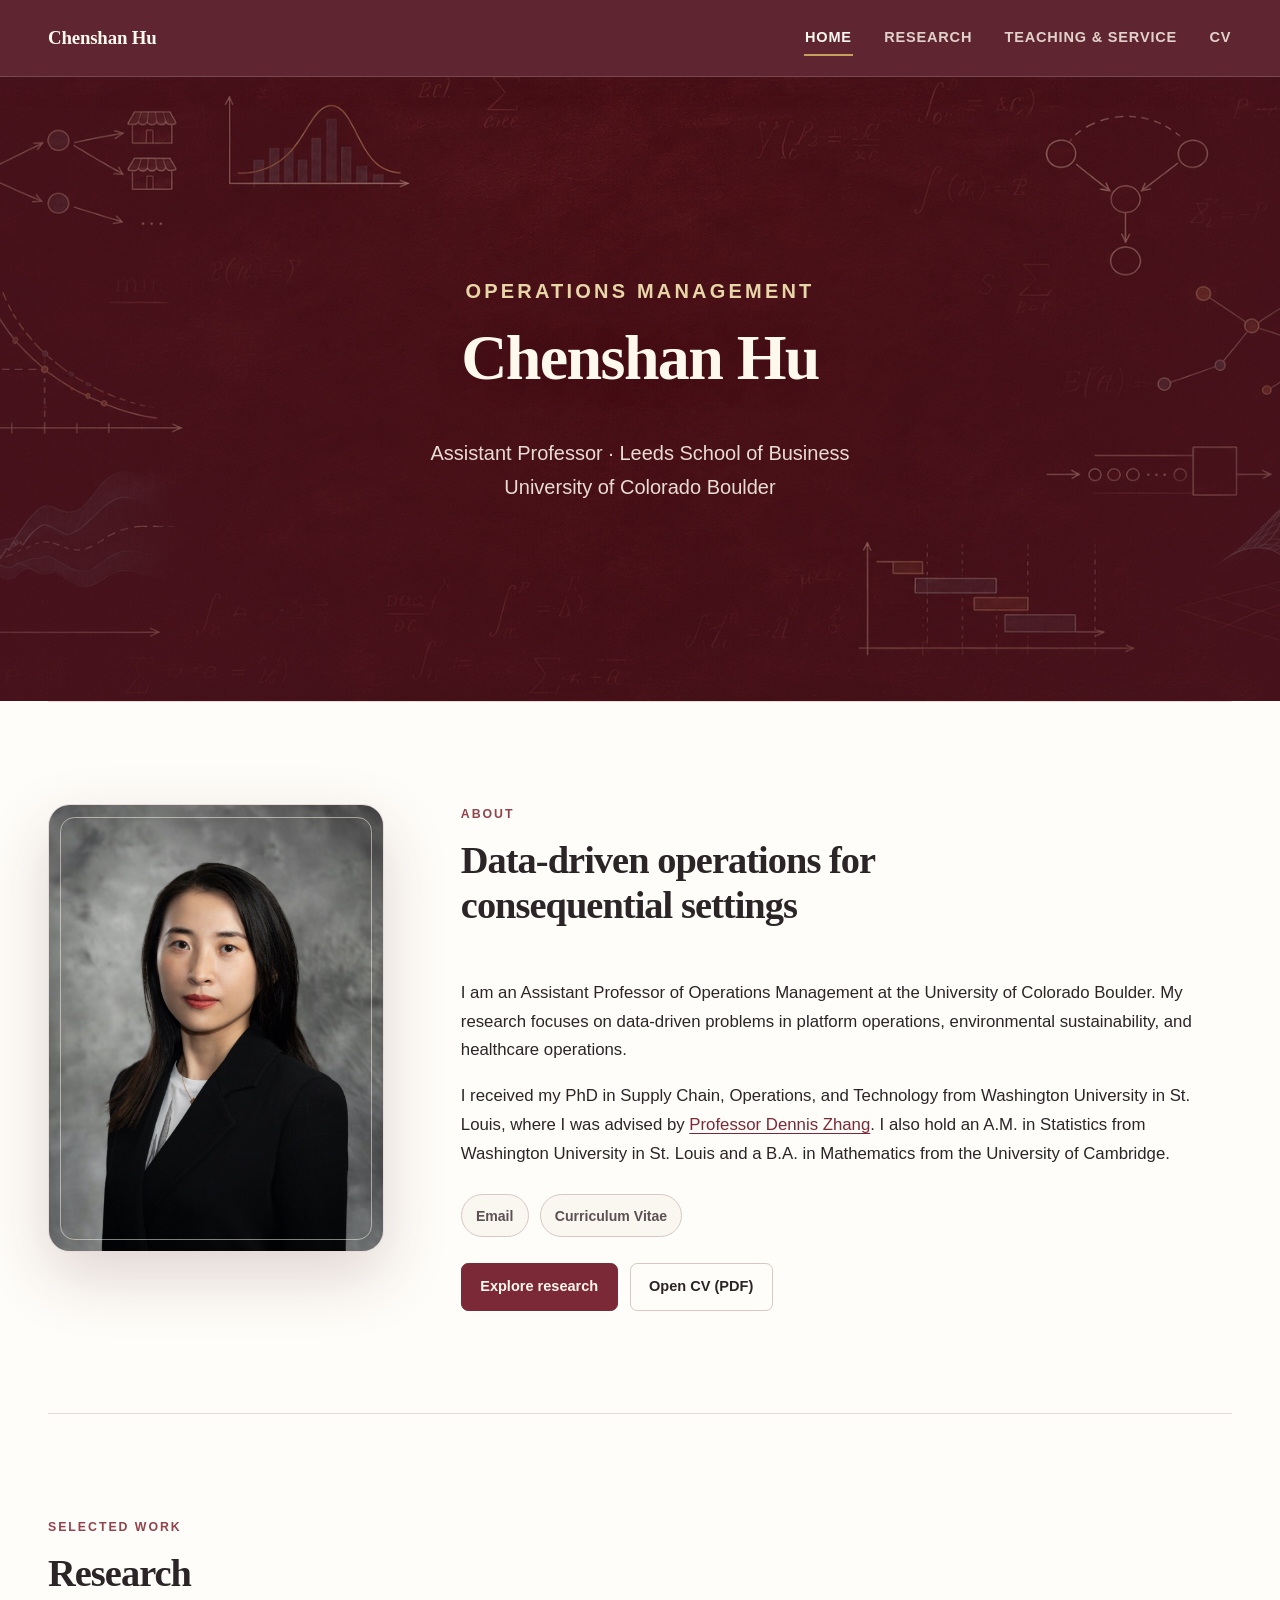
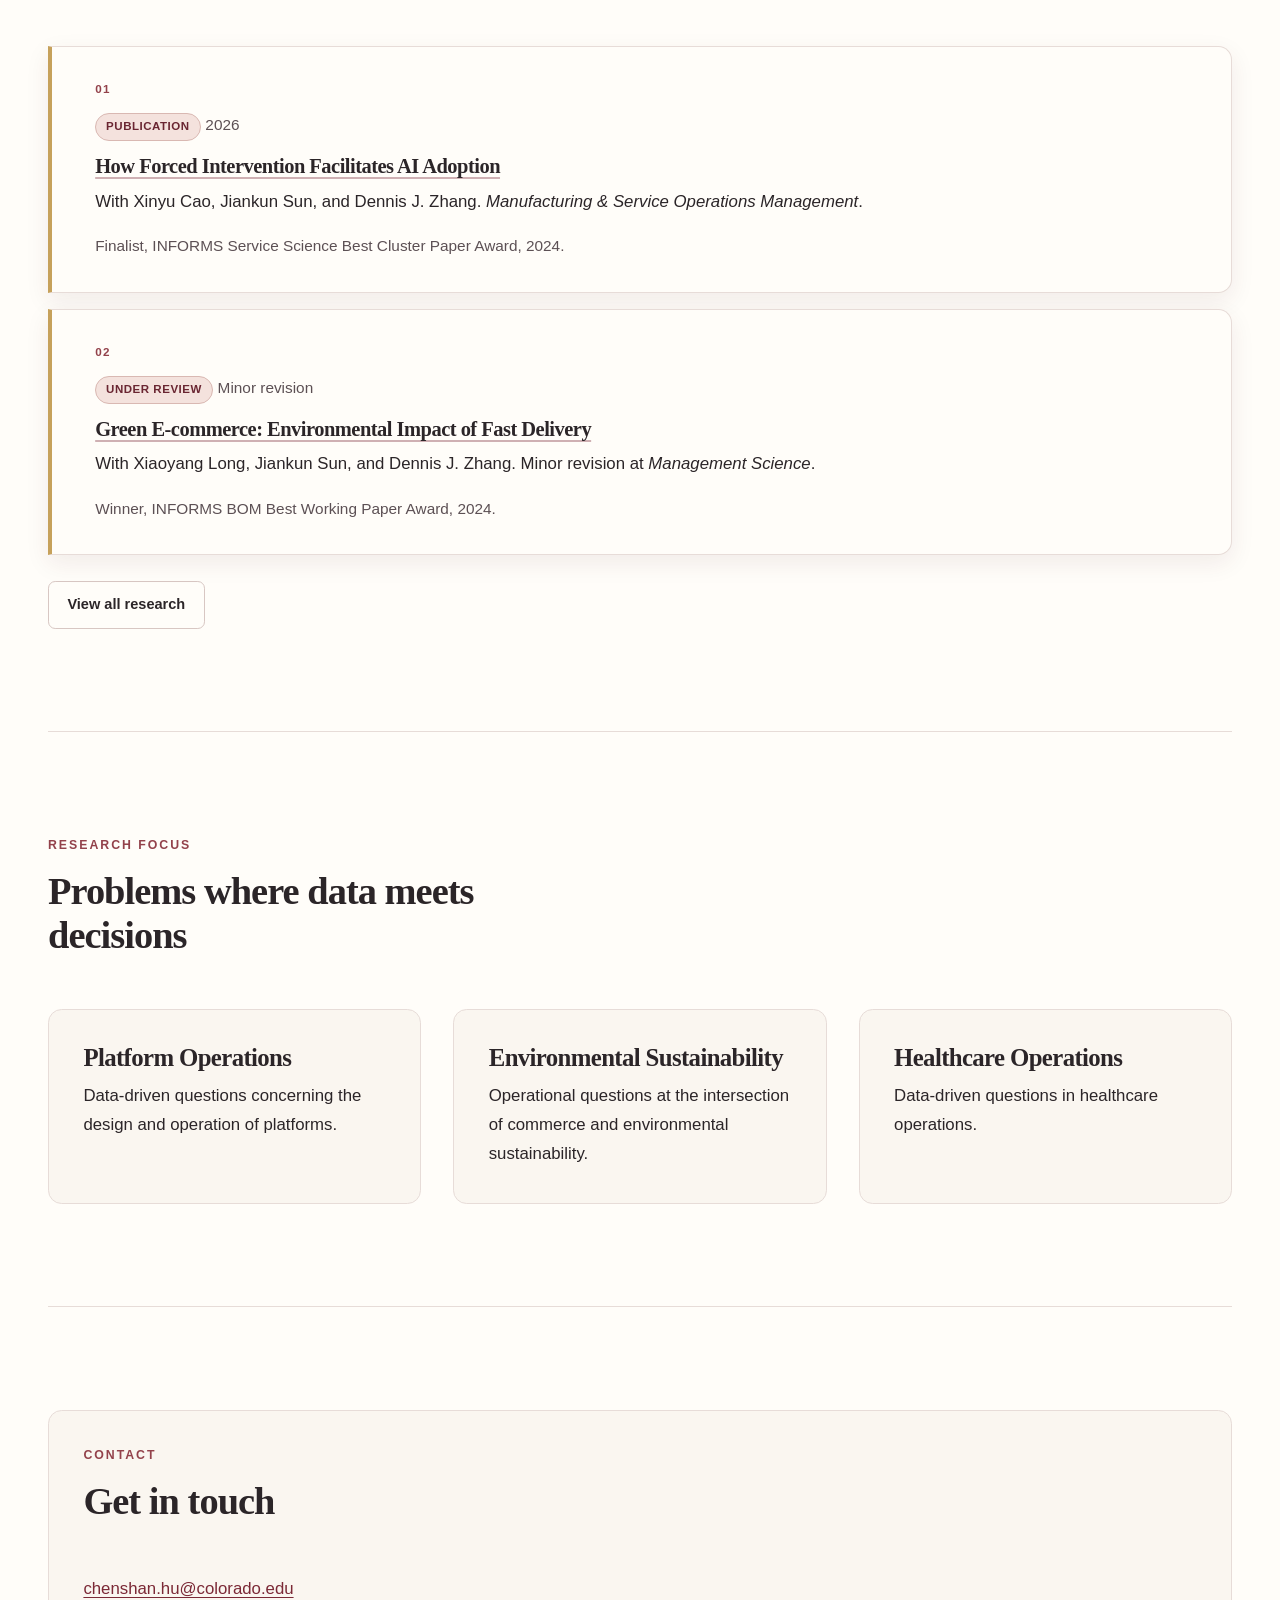
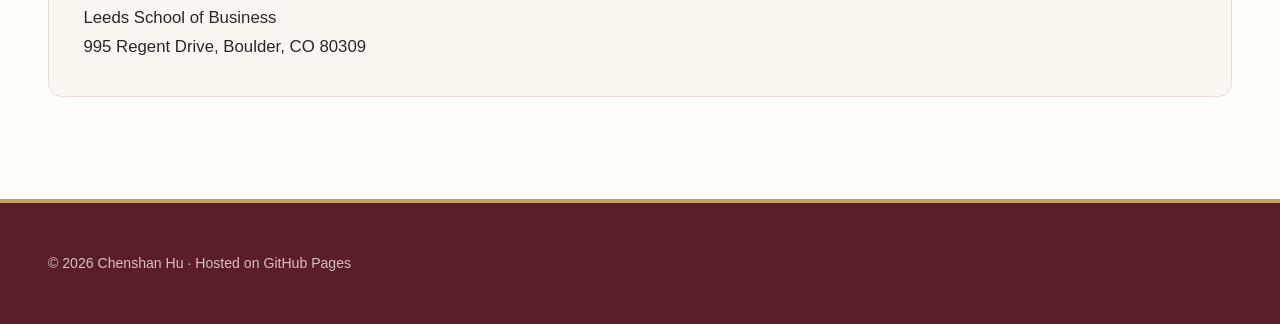
==== index.html @ dd90a2c3 "Simplify homepage research tagline" ====
<!doctype html>
<html lang="en">
  <head>
    <meta charset="utf-8">
    <meta name="viewport" content="width=device-width, initial-scale=1">
    <title>Chenshan Hu | Operations Management</title>
    <meta name="description" content="Chenshan Hu is an Assistant Professor of Operations Management at the University of Colorado Boulder, studying data-driven problems in platform operations, environmental sustainability, and healthcare operations.">
    <meta name="theme-color" content="#5a1e2a">
    <link rel="canonical" href="https://huchenshan2020-glitch.github.io/">
    <link rel="preload" as="image" href="/assets/images/research-hero-burgundy.jpg">
    <link rel="icon" href="/assets/images/favicon.svg" type="image/svg+xml">
    <link rel="stylesheet" href="/assets/css/styles.css">
    <meta property="og:type" content="website">
    <meta property="og:title" content="Chenshan Hu | Operations Management">
    <meta property="og:description" content="Research in platform operations, environmental sustainability, and healthcare operations.">
    <meta property="og:url" content="https://huchenshan2020-glitch.github.io/">
    <meta property="og:image" content="https://huchenshan2020-glitch.github.io/assets/images/research-hero-burgundy.jpg">
    <meta property="og:image:alt" content="Abstract burgundy diagrams representing operations and data science research">
    <meta name="twitter:card" content="summary_large_image">
    <script type="application/ld+json">
      {
        "@context": "https://schema.org",
        "@type": "Person",
        "name": "Chenshan Hu",
        "url": "https://huchenshan2020-glitch.github.io/",
        "jobTitle": "Assistant Professor of Operations Management",
        "affiliation": {
          "@type": "CollegeOrUniversity",
          "name": "University of Colorado Boulder"
        },
        "email": "mailto:chenshan.hu@colorado.edu"
      }
    </script>
  </head>
  <body>
    <a class="skip-link" href="#main-content">Skip to main content</a>
    <header class="site-header">
      <div class="nav-wrap">
        <a class="brand" href="/" aria-label="Chenshan Hu, home">Chenshan Hu</a>
        <button class="nav-toggle" type="button" aria-expanded="false" aria-controls="site-navigation">
          <span class="sr-only">Toggle navigation</span>
          <span aria-hidden="true"></span><span aria-hidden="true"></span><span aria-hidden="true"></span>
        </button>
        <nav class="site-nav" id="site-navigation" aria-label="Primary navigation">
          <a href="/" aria-current="page">Home</a>
          <a href="/research.html">Research</a>
          <a href="/teaching-service.html">Teaching &amp; Service</a>
          <a href="/cv.html">CV</a>
        </nav>
      </div>
    </header>

    <main id="main-content">
      <section class="hero" aria-labelledby="hero-title">
        <div class="hero-overlay"></div>
        <div class="hero-inner">
          <p class="eyebrow">Operations Management</p>
          <h1 id="hero-title">Chenshan Hu</h1>
          <p class="hero-meta">Assistant Professor · Leeds School of Business<br>University of Colorado Boulder</p>
        </div>
      </section>

      <div class="page-shell">
        <section class="section profile-grid" aria-labelledby="about-heading">
          <div class="profile-photo-frame">
            <img src="/assets/images/profile.jpg" alt="Portrait of Chenshan Hu" width="720" height="1080">
          </div>
          <div class="profile-copy">
            <p class="section-kicker">About</p>
            <h2 class="section-heading" id="about-heading">Data-driven operations for consequential settings</h2>
            <p>I am an Assistant Professor of Operations Management at the University of Colorado Boulder. My research focuses on data-driven problems in platform operations, environmental sustainability, and healthcare operations.</p>
            <p>I received my PhD in Supply Chain, Operations, and Technology from Washington University in St. Louis, where I was advised by <a href="https://denniszhang.org/">Professor Dennis Zhang</a>. I also hold an A.M. in Statistics from Washington University in St. Louis and a B.A. in Mathematics from the University of Cambridge.</p>
            <div class="social-links" aria-label="Contact links">
              <a href="mailto:chenshan.hu@colorado.edu">Email</a>
              <a href="/cv.html">Curriculum Vitae</a>
            </div>
            <div class="button-row">
              <a class="button" href="/research.html">Explore research</a>
              <a class="button button-secondary" href="/files/chenshan-hu-cv.pdf">Open CV (PDF)</a>
            </div>
          </div>
        </section>

        <section class="section" aria-labelledby="selected-research-heading">
          <p class="section-kicker">Selected work</p>
          <h2 class="section-heading" id="selected-research-heading">Research</h2>
          <ol class="paper-list">
            <li class="paper-item">
              <div class="paper-meta"><span class="status-pill">Publication</span><span>2026</span></div>
              <h3 class="paper-title"><a href="https://papers.ssrn.com/sol3/papers.cfm?abstract_id=3640862">How Forced Intervention Facilitates AI Adoption</a></h3>
              <p>With Xinyu Cao, Jiankun Sun, and Dennis J. Zhang. <em>Manufacturing &amp; Service Operations Management</em>.</p>
              <p class="paper-meta">Finalist, INFORMS Service Science Best Cluster Paper Award, 2024.</p>
            </li>
            <li class="paper-item">
              <div class="paper-meta"><span class="status-pill">Under review</span><span>Minor revision</span></div>
              <h3 class="paper-title"><a href="https://papers.ssrn.com/sol3/papers.cfm?abstract_id=4762848">Green E-commerce: Environmental Impact of Fast Delivery</a></h3>
              <p>With Xiaoyang Long, Jiankun Sun, and Dennis J. Zhang. Minor revision at <em>Management Science</em>.</p>
              <p class="paper-meta">Winner, INFORMS BOM Best Working Paper Award, 2024.</p>
            </li>
          </ol>
          <div class="button-row">
            <a class="button button-secondary" href="/research.html">View all research</a>
          </div>
        </section>

        <section class="section" aria-labelledby="focus-heading">
          <p class="section-kicker">Research focus</p>
          <h2 class="section-heading" id="focus-heading">Problems where data meets decisions</h2>
          <div class="two-column">
            <article class="info-card">
              <h3>Platform Operations</h3>
              <p>Data-driven questions concerning the design and operation of platforms.</p>
            </article>
            <article class="info-card">
              <h3>Environmental Sustainability</h3>
              <p>Operational questions at the intersection of commerce and environmental sustainability.</p>
            </article>
            <article class="info-card">
              <h3>Healthcare Operations</h3>
              <p>Data-driven questions in healthcare operations.</p>
            </article>
          </div>
        </section>

        <section class="section" aria-labelledby="contact-heading">
          <div class="info-card">
            <p class="section-kicker">Contact</p>
            <h2 class="section-heading" id="contact-heading">Get in touch</h2>
            <p><a href="mailto:chenshan.hu@colorado.edu">chenshan.hu@colorado.edu</a><br>Leeds School of Business<br>995 Regent Drive, Boulder, CO 80309</p>
          </div>
        </section>
      </div>
    </main>

    <footer class="site-footer">
      <div class="page-shell"><p>&copy; 2026 Chenshan Hu · Hosted on GitHub Pages</p></div>
    </footer>
    <script src="/assets/js/main.js" defer></script>
  </body>
</html>
---- assets/css/styles.css ----
:root {
  --ink: #2b2528;
  --ink-soft: #5c5054;
  --muted: #6f6267;
  --paper: #fffdf9;
  --paper-warm: #faf6f0;
  --line: #e7dcd8;
  --line-strong: #d8c7c3;
  --charcoal: #5a1e2a;
  --charcoal-soft: #722b38;
  --gold: #c6a15b;
  --gold-light: #e8d6a8;
  --rust: #93424b;
  --link: #7b2936;
  --link-hover: #5a1e2a;
  --shadow-sm: 0 8px 24px rgba(77, 25, 35, 0.08);
  --shadow-lg: 0 24px 64px rgba(77, 25, 35, 0.18);
  --radius-sm: 0.45rem;
  --radius-md: 0.85rem;
  --radius-lg: 1.35rem;
  --content-width: 74rem;
  --font-sans: ui-sans-serif, -apple-system, BlinkMacSystemFont, "Segoe UI", Helvetica, Arial, sans-serif;
  --font-display: Georgia, "Times New Roman", serif;
}

*,
*::before,
*::after {
  box-sizing: border-box;
}

html {
  color-scheme: light;
  scroll-behavior: smooth;
  scroll-padding-top: 5.25rem;
  text-size-adjust: 100%;
}

body {
  min-width: 20rem;
  margin: 0;
  color: var(--ink);
  background: var(--paper);
  font-family: var(--font-sans);
  font-size: 1.05rem;
  line-height: 1.72;
  -webkit-font-smoothing: antialiased;
  text-rendering: optimizeLegibility;
}

img,
svg {
  display: block;
  max-width: 100%;
}

img {
  height: auto;
}

iframe {
  max-width: 100%;
  border: 0;
}

a {
  color: var(--link);
  text-decoration-thickness: 0.08em;
  text-underline-offset: 0.18em;
  transition: color 160ms ease, text-decoration-color 160ms ease;
}

a:hover {
  color: var(--link-hover);
}

:focus-visible {
  outline: 3px solid var(--gold);
  outline-offset: 4px;
  border-radius: 0.15rem;
}

::selection {
  color: var(--charcoal);
  background: var(--gold-light);
}

h1,
h2,
h3,
h4 {
  margin: 0 0 0.7em;
  color: var(--ink);
  font-family: var(--font-display);
  font-weight: 700;
  line-height: 1.16;
  letter-spacing: -0.025em;
}

h1 {
  font-size: clamp(2.45rem, 5vw, 4.85rem);
}

h2 {
  font-size: clamp(1.85rem, 3vw, 2.65rem);
}

h3 {
  font-size: clamp(1.25rem, 2vw, 1.55rem);
}

p,
ul,
ol {
  margin-top: 0;
}

p:last-child,
ul:last-child,
ol:last-child {
  margin-bottom: 0;
}

.skip-link {
  position: fixed;
  z-index: 1000;
  top: 0.75rem;
  left: 0.75rem;
  padding: 0.7rem 1rem;
  color: var(--charcoal);
  background: var(--gold-light);
  border-radius: var(--radius-sm);
  font-weight: 750;
  transform: translateY(-180%);
  transition: transform 160ms ease;
}

.skip-link:focus {
  transform: translateY(0);
}

.site-header {
  position: sticky;
  z-index: 100;
  top: 0;
  color: #fff8ed;
  background: rgba(90, 30, 42, 0.97);
  border-bottom: 1px solid rgba(255, 248, 237, 0.16);
  box-shadow: 0 6px 22px rgba(77, 25, 35, 0.22);
  backdrop-filter: blur(14px);
  -webkit-backdrop-filter: blur(14px);
}

.nav-wrap {
  display: flex;
  align-items: center;
  justify-content: space-between;
  width: min(calc(100% - 3rem), var(--content-width));
  min-height: 4.75rem;
  margin: 0 auto;
  gap: 2rem;
}

.brand {
  color: #fff8ed;
  font-family: var(--font-display);
  font-size: 1.18rem;
  font-weight: 700;
  letter-spacing: -0.01em;
  text-decoration: none;
  white-space: nowrap;
}

.brand:hover {
  color: var(--gold-light);
}

.site-nav {
  display: flex;
  align-items: center;
  gap: clamp(1rem, 2.4vw, 2rem);
}

.site-nav a {
  position: relative;
  padding: 0.65rem 0.05rem;
  color: rgba(255, 248, 237, 0.82);
  font-size: 0.91rem;
  font-weight: 700;
  letter-spacing: 0.055em;
  text-decoration: none;
  text-transform: uppercase;
}

.site-nav a::after {
  position: absolute;
  right: 0;
  bottom: 0.28rem;
  left: 0;
  height: 2px;
  background: var(--gold);
  content: "";
  transform: scaleX(0);
  transform-origin: right;
  transition: transform 180ms ease;
}

.site-nav a:hover,
.site-nav a[aria-current="page"] {
  color: #fff8ed;
}

.site-nav a:hover::after,
.site-nav a[aria-current="page"]::after {
  transform: scaleX(1);
  transform-origin: left;
}

.nav-toggle {
  display: none;
  width: 2.85rem;
  height: 2.85rem;
  padding: 0.65rem;
  color: #fff8ed;
  background: transparent;
  border: 1px solid rgba(255, 248, 237, 0.32);
  border-radius: var(--radius-sm);
  cursor: pointer;
}

.nav-toggle:hover {
  background: rgba(255, 248, 237, 0.1);
  border-color: rgba(255, 248, 237, 0.62);
}

.nav-toggle > span:not(.sr-only) {
  display: block;
  width: 100%;
  height: 2px;
  margin: 4px 0;
  background: currentColor;
  border-radius: 999px;
}

.sr-only {
  position: absolute !important;
  width: 1px !important;
  height: 1px !important;
  padding: 0 !important;
  margin: -1px !important;
  overflow: hidden !important;
  clip: rect(0, 0, 0, 0) !important;
  white-space: nowrap !important;
  border: 0 !important;
}

.hero,
.page-hero {
  position: relative;
  isolation: isolate;
  overflow: hidden;
  color: #fff8ed;
  background-color: var(--charcoal);
  background-image: linear-gradient(90deg, rgba(74, 20, 31, 0.18), rgba(74, 20, 31, 0.08)), url("../images/research-hero-burgundy.jpg");
  background-position: center;
  background-size: cover;
}

.hero {
  min-height: clamp(29rem, 58vw, 39rem);
}

.hero::before,
.page-hero::before,
.hero-overlay {
  position: absolute;
  z-index: -1;
  inset: 0;
}

.hero::before,
.page-hero::before {
  background:
    linear-gradient(180deg, rgba(74, 20, 31, 0.06), rgba(74, 20, 31, 0.34)),
    radial-gradient(circle at 50% 45%, rgba(74, 20, 31, 0.06) 0, rgba(74, 20, 31, 0.46) 92%);
  content: "";
}

.hero-overlay {
  background: linear-gradient(90deg, rgba(74, 20, 31, 0.34), rgba(74, 20, 31, 0.08), rgba(74, 20, 31, 0.34));
}

.hero-inner {
  position: relative;
  z-index: 1;
  display: flex;
  min-height: inherit;
  width: min(calc(100% - 3rem), var(--content-width));
  margin: 0 auto;
  padding: clamp(5rem, 11vw, 8.5rem) 0;
  align-items: center;
  flex-direction: column;
  justify-content: center;
  text-align: center;
}

.hero h1,
.page-hero h1 {
  max-width: 16ch;
  margin-bottom: 0.35em;
  color: #fff8ed;
  text-shadow: 0 3px 28px rgba(58, 12, 22, 0.45);
}

.hero p,
.page-hero p {
  max-width: 51rem;
  color: rgba(255, 248, 237, 0.88);
  font-size: clamp(1.05rem, 2vw, 1.25rem);
}

.eyebrow,
.section-kicker {
  margin-bottom: 0.8rem;
  color: var(--rust);
  font-size: 0.77rem;
  font-weight: 800;
  letter-spacing: 0.16em;
  text-transform: uppercase;
}

.hero .eyebrow,
.page-hero .eyebrow {
  color: var(--gold-light);
}

.hero-meta {
  display: flex;
  flex-wrap: wrap;
  justify-content: center;
  margin-top: 1.15rem;
  color: rgba(255, 248, 237, 0.84);
  font-size: 0.98rem;
  gap: 0.5rem 1.75rem;
}

.hero-meta > * {
  position: relative;
}

.hero-meta > * + *::before {
  position: absolute;
  top: 50%;
  left: -1rem;
  width: 4px;
  height: 4px;
  background: var(--gold);
  border-radius: 50%;
  content: "";
  transform: translateY(-50%);
}

.page-hero {
  min-height: clamp(15rem, 32vw, 22rem);
}

.page-hero > .page-shell {
  position: relative;
  z-index: 1;
  display: flex;
  min-height: inherit;
  padding: clamp(4rem, 8vw, 6rem) 0 clamp(3rem, 6vw, 4.5rem);
  flex-direction: column;
  justify-content: flex-end;
}

.page-hero .hero-inner {
  align-items: flex-start;
  justify-content: flex-end;
  padding: clamp(4rem, 8vw, 6rem) 0 clamp(3rem, 6vw, 4.5rem);
  text-align: left;
}

.page-hero h1,
.page-hero p {
  max-width: 48rem;
}

.page-shell {
  width: min(calc(100% - 3rem), var(--content-width));
  margin: 0 auto;
}

.profile-grid {
  display: grid;
  padding: clamp(4.5rem, 8vw, 7rem) 0;
  align-items: start;
  gap: clamp(2.5rem, 6vw, 5.5rem);
  grid-template-columns: minmax(15rem, 21rem) minmax(0, 1fr);
}

.profile-photo-frame {
  position: relative;
  overflow: hidden;
  background: var(--paper-warm);
  border: 1px solid var(--line);
  border-radius: var(--radius-lg);
  box-shadow: var(--shadow-lg);
}

.profile-photo-frame::after {
  position: absolute;
  inset: 0.7rem;
  border: 1px solid rgba(255, 248, 237, 0.5);
  border-radius: calc(var(--radius-lg) - 0.45rem);
  content: "";
  pointer-events: none;
}

.profile-photo-frame img {
  width: 100%;
  aspect-ratio: 3 / 4;
  object-fit: cover;
  object-position: center 20%;
}

.profile-copy {
  max-width: 49rem;
}

.profile-copy .lead,
.lead {
  color: var(--ink-soft);
  font-family: var(--font-display);
  font-size: clamp(1.22rem, 2vw, 1.48rem);
  line-height: 1.55;
}

.social-links {
  display: flex;
  flex-wrap: wrap;
  margin-top: 1.6rem;
  gap: 0.7rem;
}

.social-links a {
  display: inline-flex;
  min-height: 2.6rem;
  padding: 0.52rem 0.88rem;
  align-items: center;
  color: var(--ink-soft);
  background: var(--paper-warm);
  border: 1px solid var(--line-strong);
  border-radius: 999px;
  font-size: 0.88rem;
  font-weight: 750;
  text-decoration: none;
}

.social-links a:hover {
  color: #fff8ed;
  background: var(--link);
  border-color: var(--link);
}

.section {
  padding: clamp(4.5rem, 8vw, 7rem) 0;
  border-top: 1px solid var(--line);
}

.section:nth-of-type(even) {
  position: relative;
}

.section-heading {
  display: grid;
  margin-bottom: clamp(2rem, 4vw, 3.2rem);
  align-items: end;
  gap: 1rem 3rem;
  grid-template-columns: minmax(14rem, 0.72fr) minmax(18rem, 1.28fr);
}

h2.section-heading {
  display: block;
  max-width: 28ch;
}

.section-heading h2 {
  margin: 0;
}

.section-heading > p {
  max-width: 42rem;
  margin: 0;
  color: var(--muted);
}

.two-column {
  display: grid;
  gap: clamp(1.4rem, 3vw, 2rem);
  grid-template-columns: repeat(auto-fit, minmax(min(100%, 18rem), 1fr));
}

.info-card {
  height: 100%;
  padding: clamp(1.5rem, 3vw, 2.15rem);
  background: var(--paper-warm);
  border: 1px solid var(--line);
  border-radius: var(--radius-md);
}

.info-card h3 {
  margin-bottom: 0.55rem;
}

.info-card ul {
  padding-left: 1.2rem;
}

.paper-list {
  display: grid;
  margin: 0;
  padding: 0;
  gap: 1rem;
  list-style: none;
  counter-reset: paper;
}

.paper-item {
  position: relative;
  padding: clamp(1.35rem, 3vw, 2rem) clamp(1.25rem, 3vw, 2rem) clamp(1.35rem, 3vw, 2rem) clamp(1.6rem, 4vw, 2.7rem);
  background: var(--paper);
  border: 1px solid var(--line);
  border-left: 4px solid var(--gold);
  border-radius: 0 var(--radius-md) var(--radius-md) 0;
  box-shadow: var(--shadow-sm);
  counter-increment: paper;
}

.paper-item::before {
  display: block;
  margin-bottom: 0.5rem;
  color: var(--rust);
  content: counter(paper, decimal-leading-zero);
  font-size: 0.73rem;
  font-weight: 850;
  letter-spacing: 0.12em;
}

.paper-title {
  margin: 0 0 0.45rem;
  color: var(--ink);
  font-family: var(--font-display);
  font-size: clamp(1.1rem, 2vw, 1.28rem);
  font-weight: 700;
  line-height: 1.38;
}

.paper-title a {
  color: inherit;
  text-decoration-color: rgba(123, 41, 54, 0.36);
}

.paper-title a:hover {
  color: var(--link-hover);
  text-decoration-color: currentColor;
}

.paper-meta {
  margin-bottom: 0.35rem;
  color: var(--ink-soft);
  font-size: 0.96rem;
}

.paper-item > ul {
  margin: 0.8rem 0 0;
  padding-left: 1.2rem;
  color: var(--muted);
  font-size: 0.92rem;
}

.status-pill {
  display: inline-flex;
  margin: 0.35rem 0.3rem 0.35rem 0;
  padding: 0.2rem 0.62rem;
  align-items: center;
  color: #6a2632;
  background: #f4e2dd;
  border: 1px solid #d9b8b2;
  border-radius: 999px;
  font-size: 0.72rem;
  font-weight: 800;
  letter-spacing: 0.045em;
  text-transform: uppercase;
}

.button-row {
  display: flex;
  flex-wrap: wrap;
  margin-top: 1.6rem;
  gap: 0.75rem;
}

.button {
  display: inline-flex;
  min-height: 3rem;
  padding: 0.7rem 1.15rem;
  align-items: center;
  justify-content: center;
  color: #fff8ed;
  background: var(--link);
  border: 1px solid var(--link);
  border-radius: var(--radius-sm);
  font-size: 0.91rem;
  font-weight: 800;
  line-height: 1.2;
  text-decoration: none;
  transition: color 160ms ease, background 160ms ease, border-color 160ms ease, transform 160ms ease;
}

.button:hover {
  color: #fff8ed;
  background: var(--link-hover);
  border-color: var(--link-hover);
  transform: translateY(-1px);
}

.button-secondary {
  color: var(--ink);
  background: transparent;
  border-color: var(--line-strong);
}

.button-secondary:hover {
  color: var(--ink);
  background: var(--paper-warm);
  border-color: var(--gold);
}

.cv-viewer,
.cv-frame,
.document-frame,
iframe[title*="CV"],
iframe[title*="Curriculum"] {
  display: block;
  width: 100%;
  min-height: 72vh;
  background: #e8ebed;
  border: 1px solid var(--line-strong);
  border-radius: var(--radius-md);
  box-shadow: var(--shadow-sm);
}

.site-footer {
  padding: 3rem 0;
  color: rgba(255, 248, 237, 0.75);
  background: var(--charcoal);
  border-top: 4px solid var(--gold);
  font-size: 0.88rem;
}

.site-footer .page-shell {
  display: flex;
  align-items: center;
  justify-content: space-between;
  gap: 1.5rem;
}

.site-footer a {
  color: var(--gold-light);
}

.site-footer a:hover {
  color: #fff8ed;
}

@media (max-width: 56rem) {
  .nav-wrap {
    width: min(calc(100% - 2rem), var(--content-width));
  }

  .nav-toggle {
    display: block;
  }

  .site-nav {
    position: absolute;
    top: calc(100% + 1px);
    right: 0;
    left: 0;
    display: none;
    padding: 0.8rem 1rem 1.1rem;
    align-items: stretch;
    background: rgba(90, 30, 42, 0.99);
    border-bottom: 1px solid rgba(255, 248, 237, 0.16);
    box-shadow: 0 16px 32px rgba(77, 25, 35, 0.24);
    flex-direction: column;
    gap: 0;
  }

  .site-nav.is-open,
  .site-nav[data-open="true"] {
    display: flex;
  }

  .site-nav a {
    padding: 0.8rem 0.75rem;
  }

  .site-nav a::after {
    right: 0.75rem;
    bottom: 0.55rem;
    left: 0.75rem;
  }

  .page-shell,
  .hero-inner {
    width: min(calc(100% - 2rem), var(--content-width));
  }

  .profile-grid {
    grid-template-columns: minmax(12rem, 17rem) minmax(0, 1fr);
    gap: 2.4rem;
  }

  .section-heading {
    align-items: start;
    grid-template-columns: 1fr;
  }
}

@media (max-width: 42rem) {
  body {
    font-size: 1rem;
    line-height: 1.67;
  }

  .nav-wrap {
    min-height: 4.25rem;
  }

  .brand {
    font-size: 1.05rem;
  }

  .hero {
    min-height: 31rem;
    background-position: center;
  }

  .hero-inner {
    padding: 4.5rem 0;
  }

  .hero h1 {
    font-size: clamp(2.55rem, 13vw, 3.65rem);
  }

  .hero-meta {
    align-items: center;
    flex-direction: column;
    gap: 0.25rem;
  }

  .hero-meta > * + *::before {
    display: none;
  }

  .page-hero .hero-inner {
    padding: 3.5rem 0 2.7rem;
  }

  .profile-grid {
    padding: 3.6rem 0 4.5rem;
    grid-template-columns: 1fr;
  }

  .profile-photo-frame {
    width: min(100%, 19rem);
    margin: 0 auto;
  }

  .profile-copy {
    max-width: none;
  }

  .section {
    padding: 4rem 0;
  }

  .two-column {
    grid-template-columns: 1fr;
  }

  .paper-item {
    padding: 1.3rem 1.15rem 1.4rem;
    border-left-width: 3px;
  }

  .button-row,
  .button {
    width: 100%;
  }

  .site-footer .page-shell {
    align-items: flex-start;
    flex-direction: column;
  }

  .cv-viewer,
  .cv-frame,
  .document-frame,
  iframe[title*="CV"],
  iframe[title*="Curriculum"] {
    min-height: 62vh;
  }
}

@media (prefers-reduced-motion: reduce) {
  html {
    scroll-behavior: auto;
  }

  *,
  *::before,
  *::after {
    scroll-behavior: auto !important;
    transition-duration: 0.01ms !important;
    animation-duration: 0.01ms !important;
    animation-iteration-count: 1 !important;
  }
}

@media print {
  :root {
    --ink: #000;
    --ink-soft: #222;
    --muted: #444;
  }

  body {
    color: #000;
    background: #fff;
    font-size: 10.5pt;
  }

  .site-header,
  .site-footer,
  .skip-link,
  .nav-toggle,
  .button-row,
  .social-links,
  .cv-viewer,
  .cv-frame,
  .document-frame,
  iframe {
    display: none !important;
  }

  .hero,
  .page-hero {
    min-height: 0;
    color: #000;
    background: #fff !important;
  }

  .hero::before,
  .page-hero::before,
  .hero-overlay {
    display: none;
  }

  .hero-inner,
  .page-hero .hero-inner {
    min-height: 0;
    padding: 1.5rem 0;
    align-items: flex-start;
    text-align: left;
  }

  .hero h1,
  .page-hero h1,
  .hero p,
  .page-hero p,
  .hero .eyebrow,
  .page-hero .eyebrow,
  .hero-meta {
    color: #000;
    text-shadow: none;
  }

  .profile-grid,
  .section {
    padding: 1.5rem 0;
  }

  .paper-item,
  .info-card,
  .profile-photo-frame {
    box-shadow: none;
    break-inside: avoid;
  }

  a {
    color: #000;
  }

  a[href^="http"]::after {
    color: #555;
    content: " (" attr(href) ")";
    font-size: 0.8em;
    font-weight: 400;
  }
}
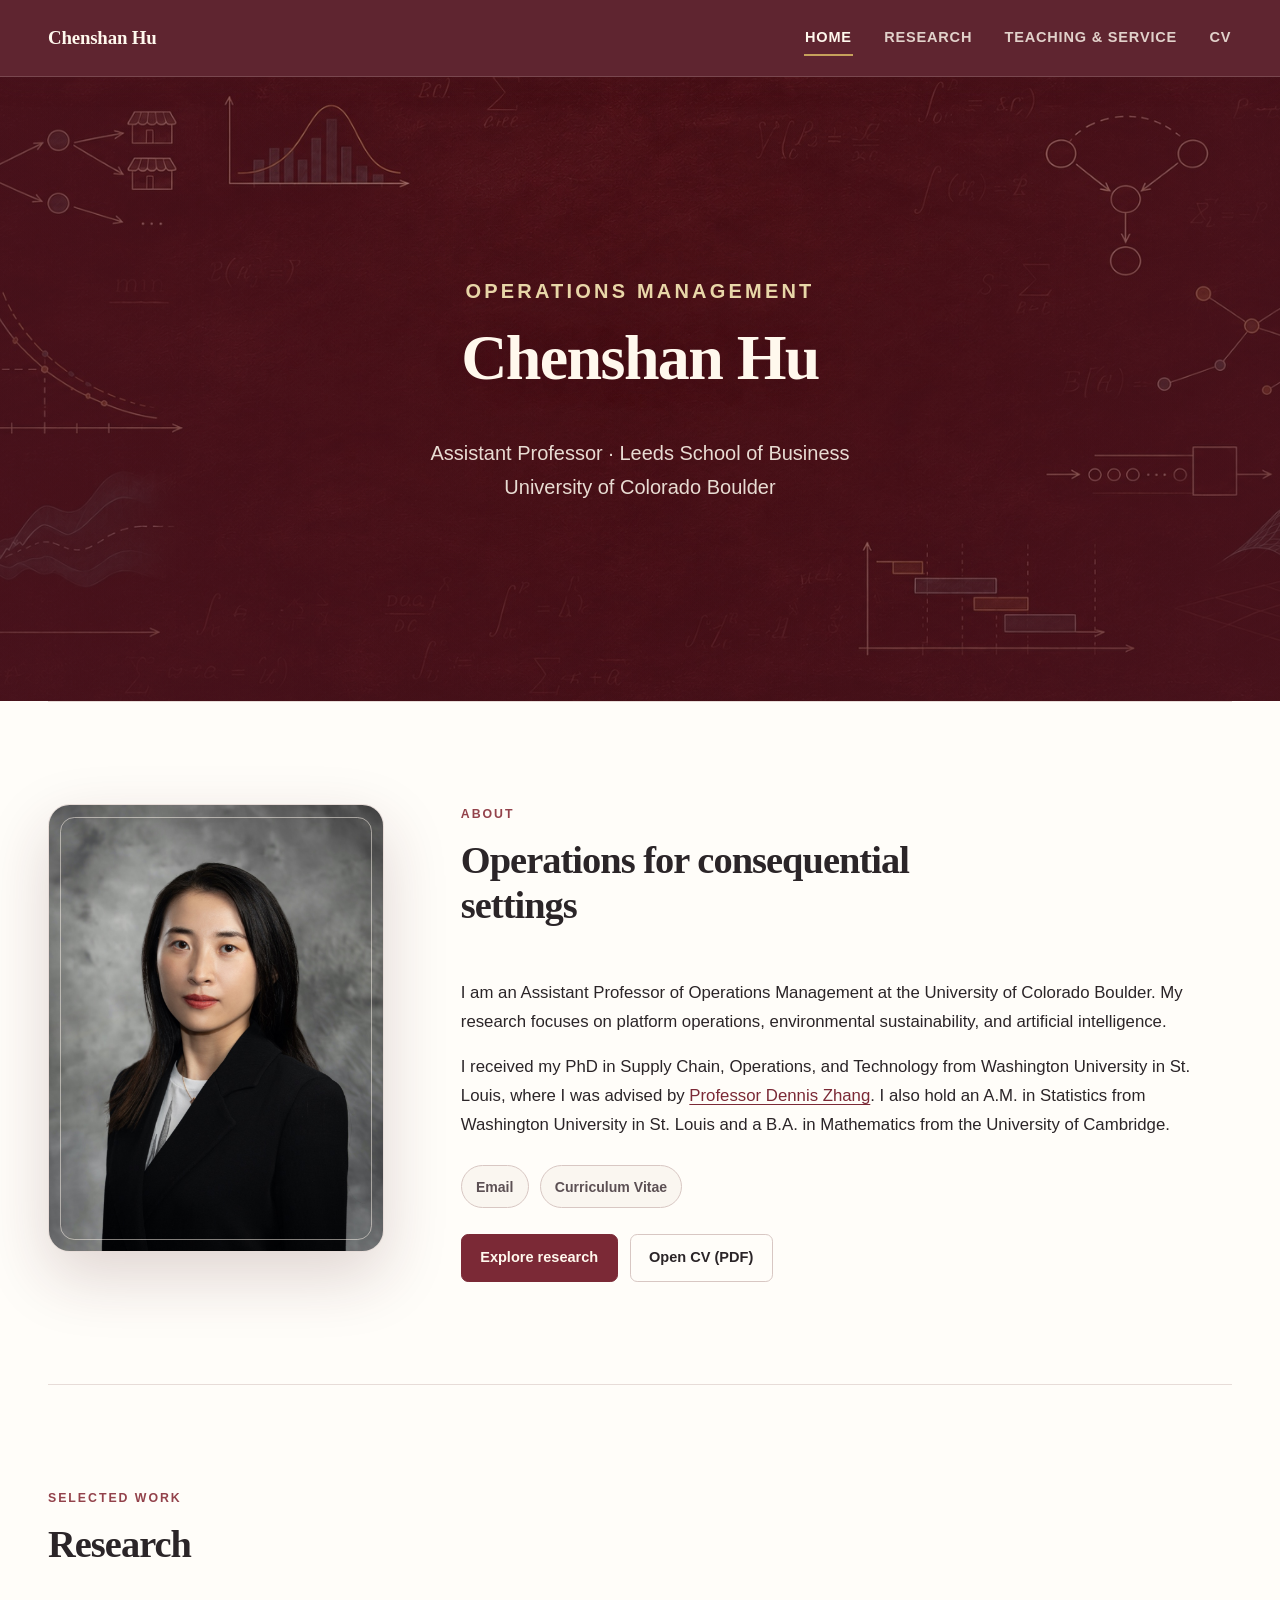
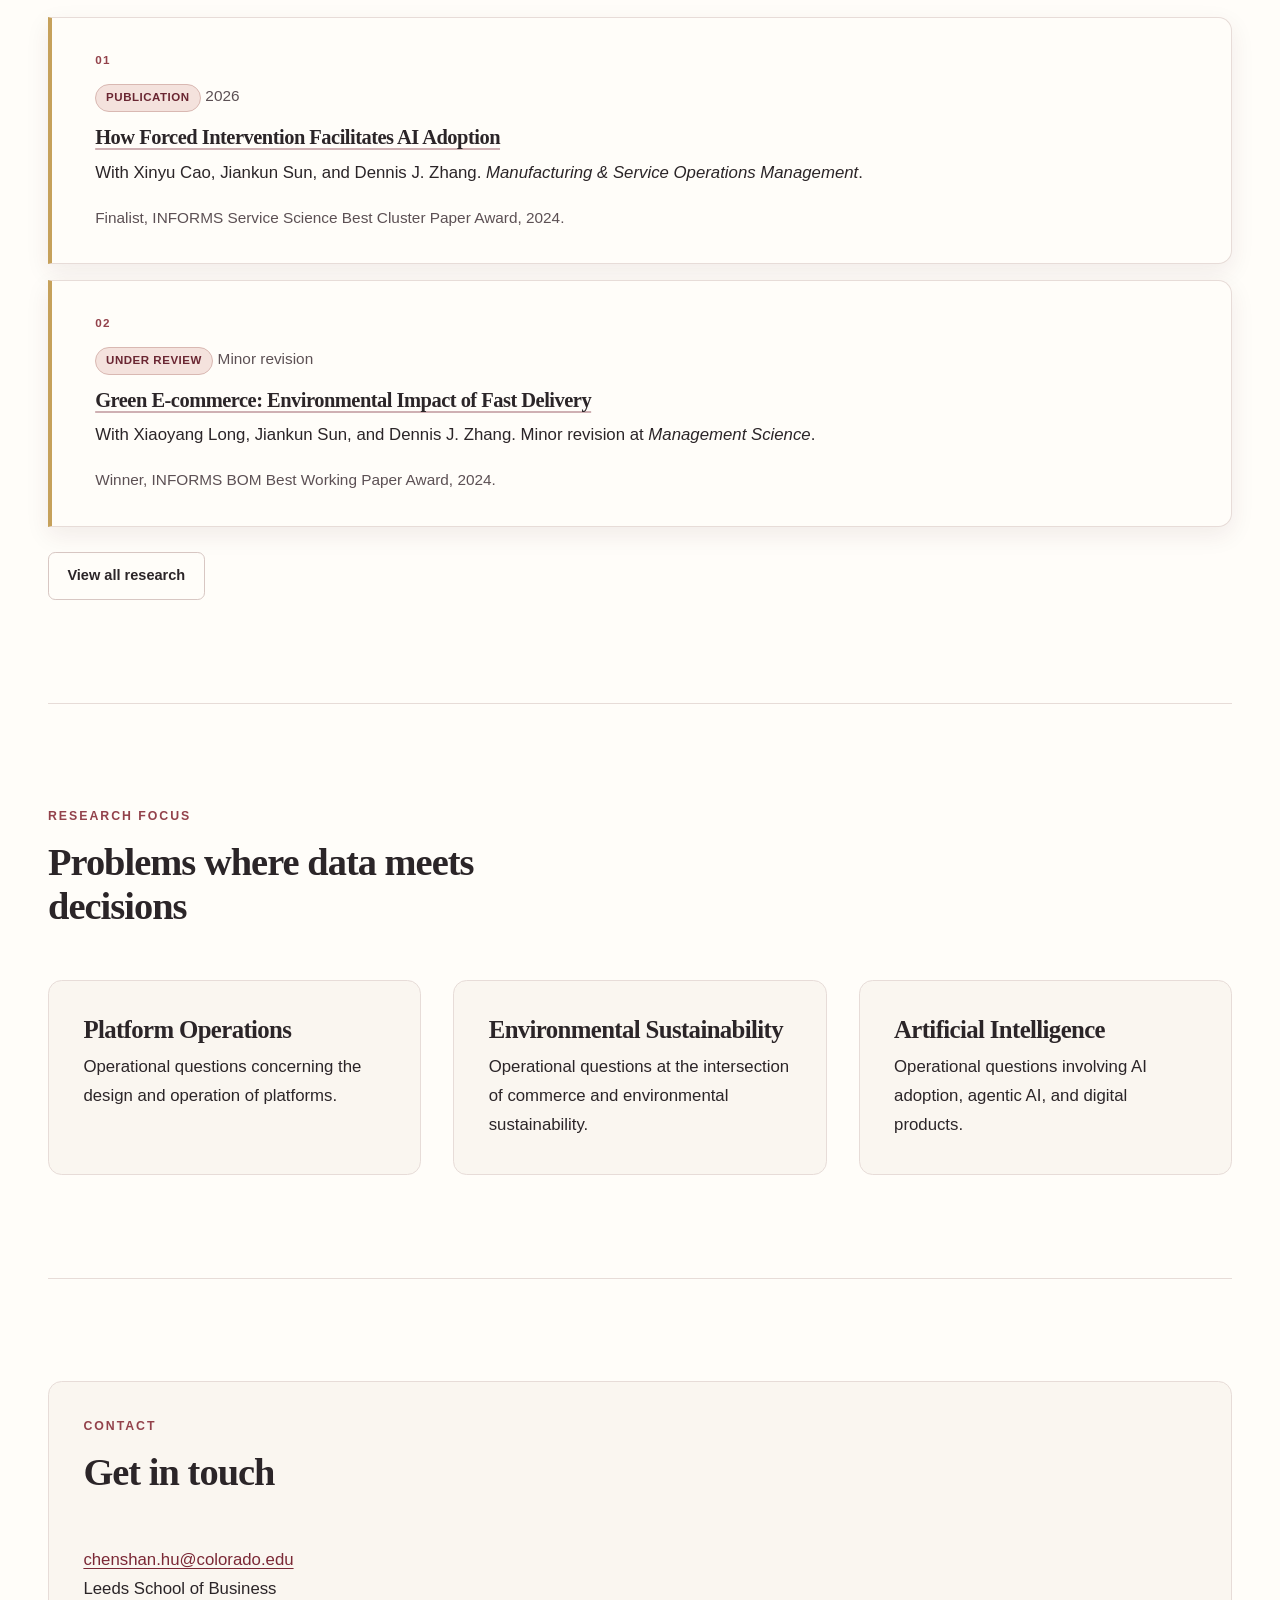
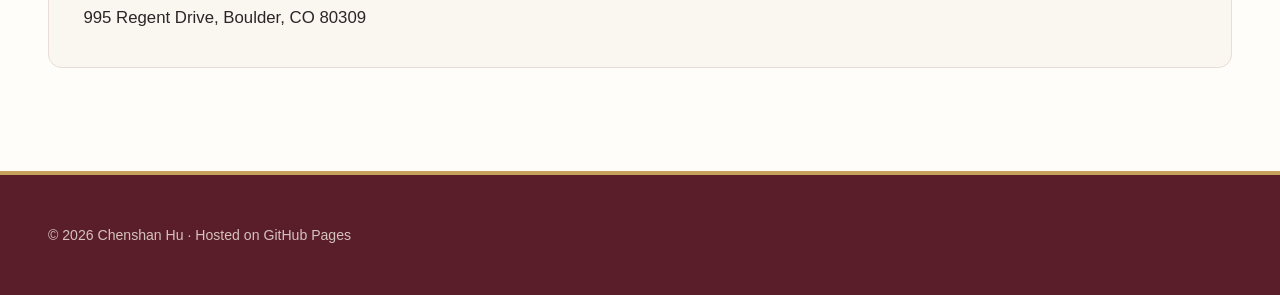
==== commit e1a9777e: "Update research focus and submission status" ====
--- a/index.html
+++ b/index.html
@@ -4,7 +4,7 @@
     <meta charset="utf-8">
     <meta name="viewport" content="width=device-width, initial-scale=1">
     <title>Chenshan Hu | Operations Management</title>
-    <meta name="description" content="Chenshan Hu is an Assistant Professor of Operations Management at the University of Colorado Boulder, studying data-driven problems in platform operations, environmental sustainability, and healthcare operations.">
+    <meta name="description" content="Chenshan Hu is an Assistant Professor of Operations Management at the University of Colorado Boulder, studying platform operations, environmental sustainability, and artificial intelligence.">
     <meta name="theme-color" content="#5a1e2a">
     <link rel="canonical" href="https://huchenshan2020-glitch.github.io/">
     <link rel="preload" as="image" href="/assets/images/research-hero-burgundy.jpg">
@@ -12,10 +12,10 @@
     <link rel="stylesheet" href="/assets/css/styles.css">
     <meta property="og:type" content="website">
     <meta property="og:title" content="Chenshan Hu | Operations Management">
-    <meta property="og:description" content="Research in platform operations, environmental sustainability, and healthcare operations.">
+    <meta property="og:description" content="Research in platform operations, environmental sustainability, and artificial intelligence.">
     <meta property="og:url" content="https://huchenshan2020-glitch.github.io/">
     <meta property="og:image" content="https://huchenshan2020-glitch.github.io/assets/images/research-hero-burgundy.jpg">
-    <meta property="og:image:alt" content="Abstract burgundy diagrams representing operations and data science research">
+    <meta property="og:image:alt" content="Abstract burgundy diagrams representing operations research">
     <meta name="twitter:card" content="summary_large_image">
     <script type="application/ld+json">
       {
@@ -67,8 +67,8 @@
           </div>
           <div class="profile-copy">
             <p class="section-kicker">About</p>
-            <h2 class="section-heading" id="about-heading">Data-driven operations for consequential settings</h2>
-            <p>I am an Assistant Professor of Operations Management at the University of Colorado Boulder. My research focuses on data-driven problems in platform operations, environmental sustainability, and healthcare operations.</p>
+            <h2 class="section-heading" id="about-heading">Operations for consequential settings</h2>
+            <p>I am an Assistant Professor of Operations Management at the University of Colorado Boulder. My research focuses on platform operations, environmental sustainability, and artificial intelligence.</p>
             <p>I received my PhD in Supply Chain, Operations, and Technology from Washington University in St. Louis, where I was advised by <a href="https://denniszhang.org/">Professor Dennis Zhang</a>. I also hold an A.M. in Statistics from Washington University in St. Louis and a B.A. in Mathematics from the University of Cambridge.</p>
             <div class="social-links" aria-label="Contact links">
               <a href="mailto:chenshan.hu@colorado.edu">Email</a>
@@ -109,15 +109,15 @@
           <div class="two-column">
             <article class="info-card">
               <h3>Platform Operations</h3>
-              <p>Data-driven questions concerning the design and operation of platforms.</p>
+              <p>Operational questions concerning the design and operation of platforms.</p>
             </article>
             <article class="info-card">
               <h3>Environmental Sustainability</h3>
               <p>Operational questions at the intersection of commerce and environmental sustainability.</p>
             </article>
             <article class="info-card">
-              <h3>Healthcare Operations</h3>
-              <p>Data-driven questions in healthcare operations.</p>
+              <h3>Artificial Intelligence</h3>
+              <p>Operational questions involving AI adoption, agentic AI, and digital products.</p>
             </article>
           </div>
         </section>
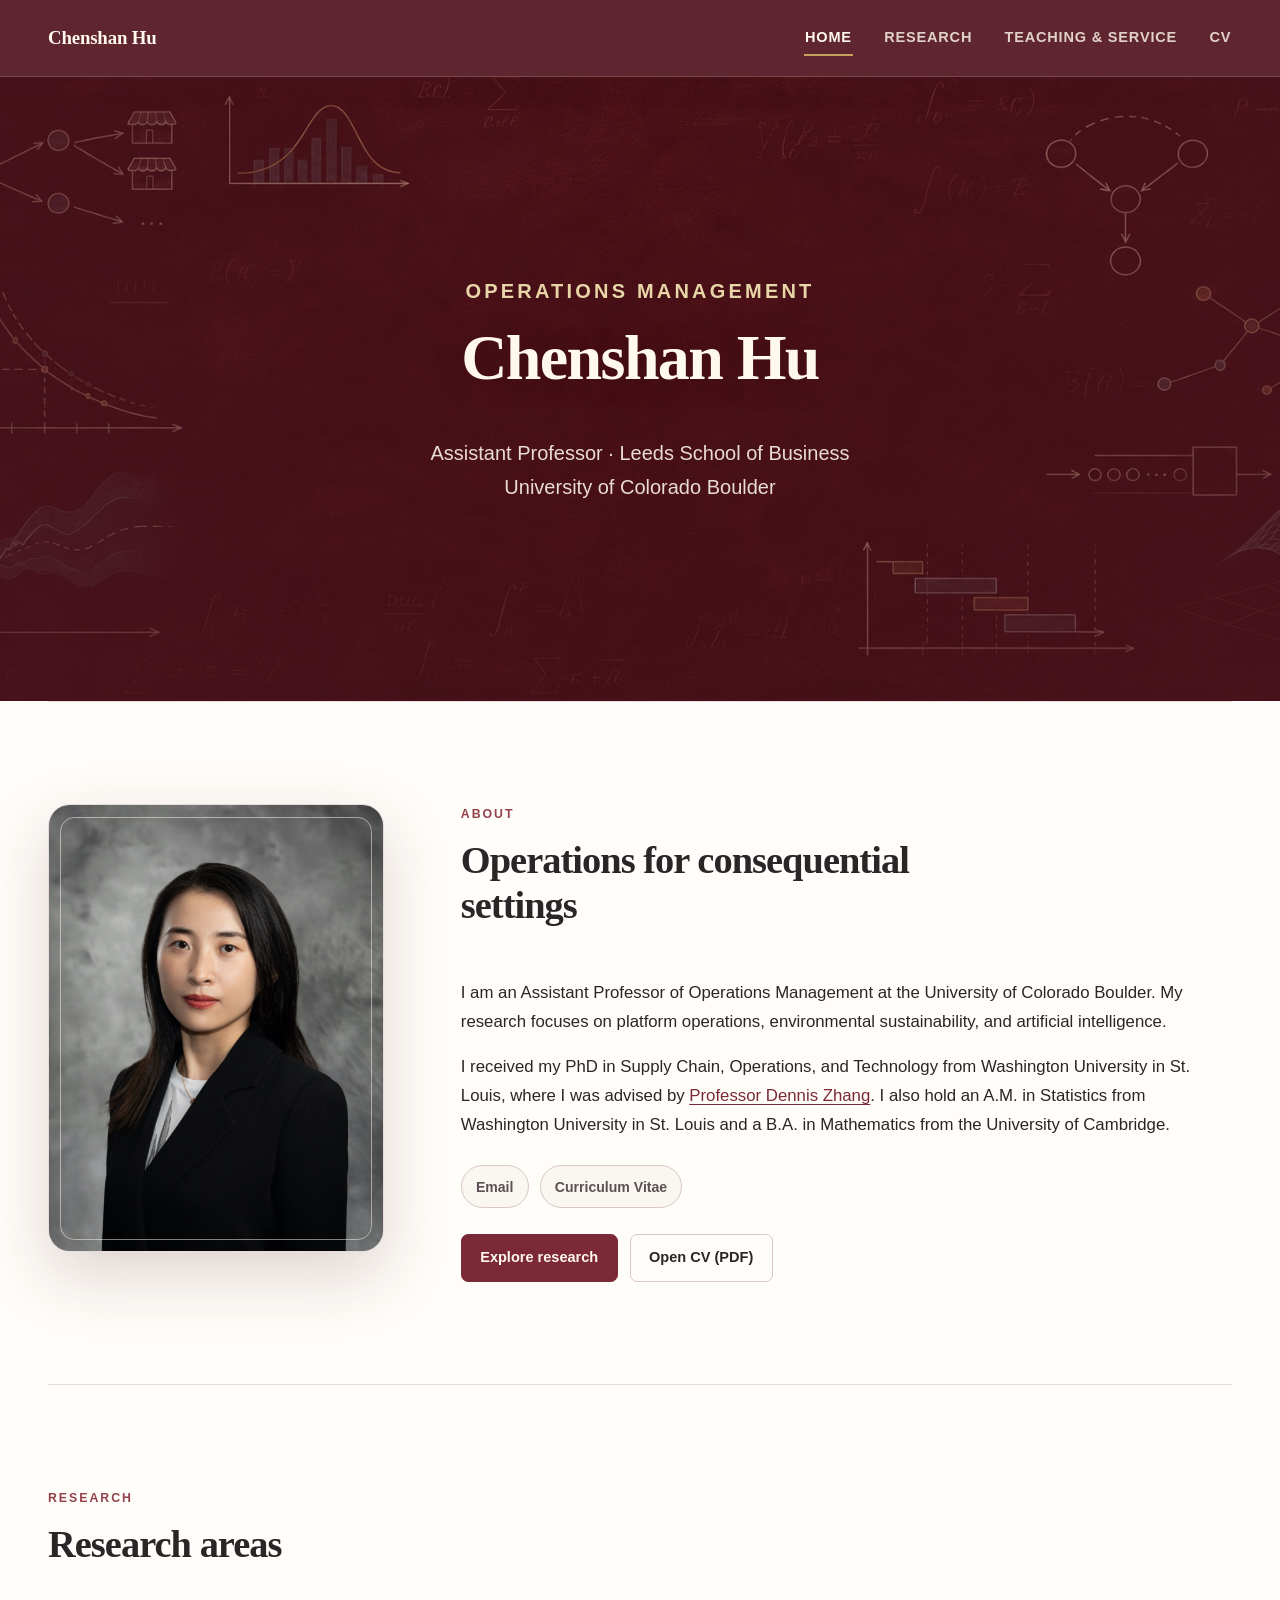
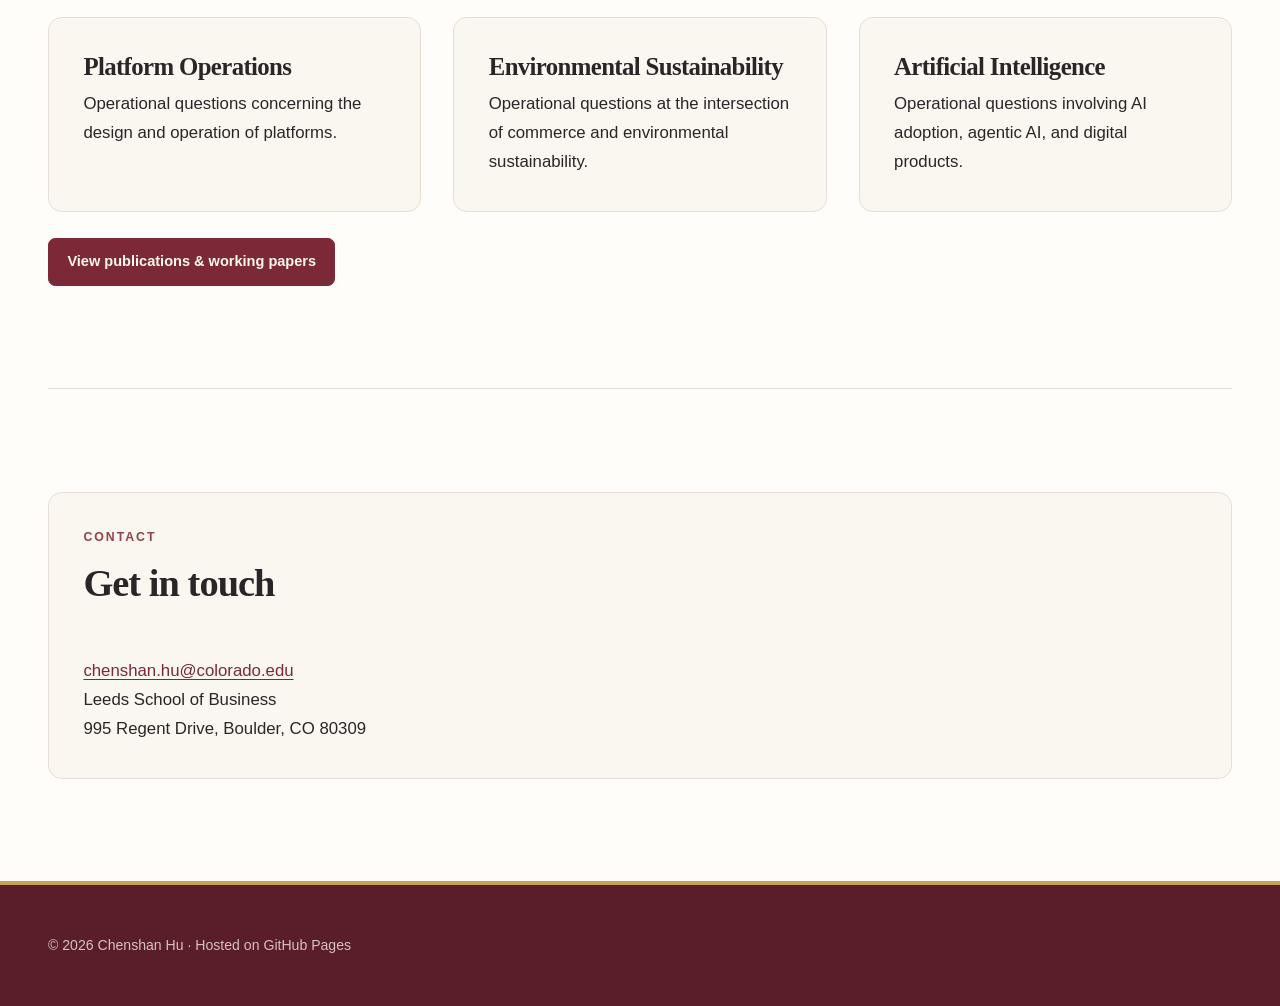
==== commit d6119d9a: "Add section navigation and streamline homepage" ====
--- a/index.html
+++ b/index.html
@@ -81,31 +81,9 @@
           </div>
         </section>
 
-        <section class="section" aria-labelledby="selected-research-heading">
-          <p class="section-kicker">Selected work</p>
-          <h2 class="section-heading" id="selected-research-heading">Research</h2>
-          <ol class="paper-list">
-            <li class="paper-item">
-              <div class="paper-meta"><span class="status-pill">Publication</span><span>2026</span></div>
-              <h3 class="paper-title"><a href="https://papers.ssrn.com/sol3/papers.cfm?abstract_id=3640862">How Forced Intervention Facilitates AI Adoption</a></h3>
-              <p>With Xinyu Cao, Jiankun Sun, and Dennis J. Zhang. <em>Manufacturing &amp; Service Operations Management</em>.</p>
-              <p class="paper-meta">Finalist, INFORMS Service Science Best Cluster Paper Award, 2024.</p>
-            </li>
-            <li class="paper-item">
-              <div class="paper-meta"><span class="status-pill">Under review</span><span>Minor revision</span></div>
-              <h3 class="paper-title"><a href="https://papers.ssrn.com/sol3/papers.cfm?abstract_id=4762848">Green E-commerce: Environmental Impact of Fast Delivery</a></h3>
-              <p>With Xiaoyang Long, Jiankun Sun, and Dennis J. Zhang. Minor revision at <em>Management Science</em>.</p>
-              <p class="paper-meta">Winner, INFORMS BOM Best Working Paper Award, 2024.</p>
-            </li>
-          </ol>
-          <div class="button-row">
-            <a class="button button-secondary" href="/research.html">View all research</a>
-          </div>
-        </section>
-
         <section class="section" aria-labelledby="focus-heading">
-          <p class="section-kicker">Research focus</p>
-          <h2 class="section-heading" id="focus-heading">Problems where data meets decisions</h2>
+          <p class="section-kicker">Research</p>
+          <h2 class="section-heading" id="focus-heading">Research areas</h2>
           <div class="two-column">
             <article class="info-card">
               <h3>Platform Operations</h3>
@@ -119,6 +97,9 @@
               <h3>Artificial Intelligence</h3>
               <p>Operational questions involving AI adoption, agentic AI, and digital products.</p>
             </article>
+          </div>
+          <div class="button-row">
+            <a class="button" href="/research.html">View publications &amp; working papers</a>
           </div>
         </section>
 
--- a/assets/css/styles.css
+++ b/assets/css/styles.css
@@ -391,6 +391,60 @@
   margin: 0 auto;
 }
 
+.content-layout {
+  display: grid;
+  align-items: start;
+  gap: clamp(2.5rem, 5vw, 5rem);
+  grid-template-columns: minmax(11rem, 14rem) minmax(0, 1fr);
+}
+
+.content-main {
+  min-width: 0;
+}
+
+.section-toc {
+  position: sticky;
+  top: 6.5rem;
+  margin-top: clamp(4.5rem, 8vw, 7rem);
+  padding: 1.2rem 1.25rem 1.35rem;
+  background: var(--paper-warm);
+  border: 1px solid var(--line);
+  border-top: 3px solid var(--gold);
+  border-radius: var(--radius-md);
+}
+
+.section-toc-title {
+  margin-bottom: 0.55rem;
+  color: var(--rust);
+  font-size: 0.74rem;
+  font-weight: 850;
+  letter-spacing: 0.13em;
+  text-transform: uppercase;
+}
+
+.section-toc nav {
+  display: grid;
+}
+
+.section-toc a {
+  padding: 0.58rem 0;
+  color: var(--ink-soft);
+  border-top: 1px solid var(--line);
+  font-size: 0.91rem;
+  font-weight: 700;
+  line-height: 1.35;
+  text-decoration: none;
+}
+
+.section-toc a:hover,
+.section-toc a:focus-visible {
+  color: var(--link-hover);
+}
+
+.section-heading[id] {
+  scroll-margin-top: 6.5rem;
+}
+
 .profile-grid {
   display: grid;
   padding: clamp(4.5rem, 8vw, 7rem) 0;
@@ -718,6 +772,21 @@
     width: min(calc(100% - 2rem), var(--content-width));
   }
 
+  .content-layout {
+    gap: 0;
+    grid-template-columns: 1fr;
+  }
+
+  .section-toc {
+    position: static;
+    margin-top: 2.5rem;
+  }
+
+  .section-toc nav {
+    gap: 0 1.5rem;
+    grid-template-columns: repeat(2, minmax(0, 1fr));
+  }
+
   .profile-grid {
     grid-template-columns: minmax(12rem, 17rem) minmax(0, 1fr);
     gap: 2.4rem;
@@ -786,6 +855,10 @@
 
   .section {
     padding: 4rem 0;
+  }
+
+  .section-toc nav {
+    grid-template-columns: 1fr;
   }
 
   .two-column {
@@ -848,6 +921,7 @@
   .site-footer,
   .skip-link,
   .nav-toggle,
+  .section-toc,
   .button-row,
   .social-links,
   .cv-viewer,
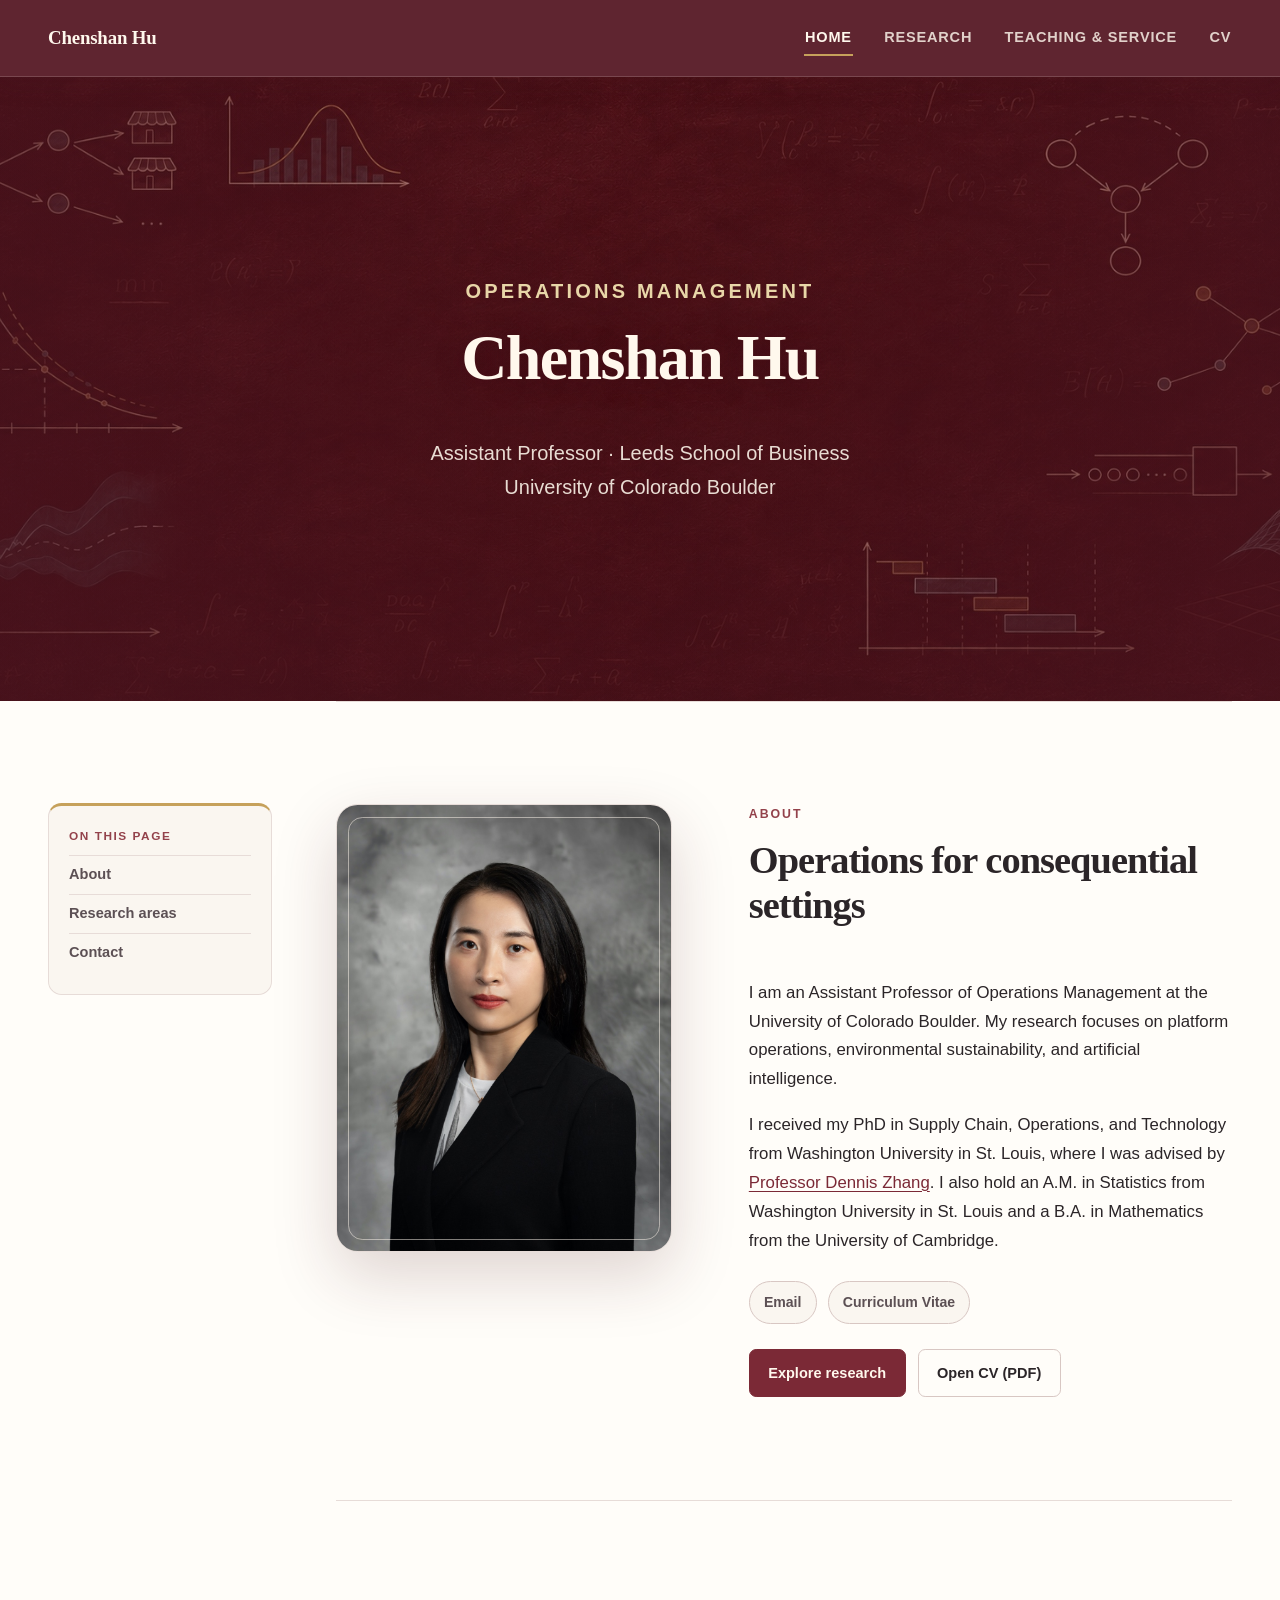
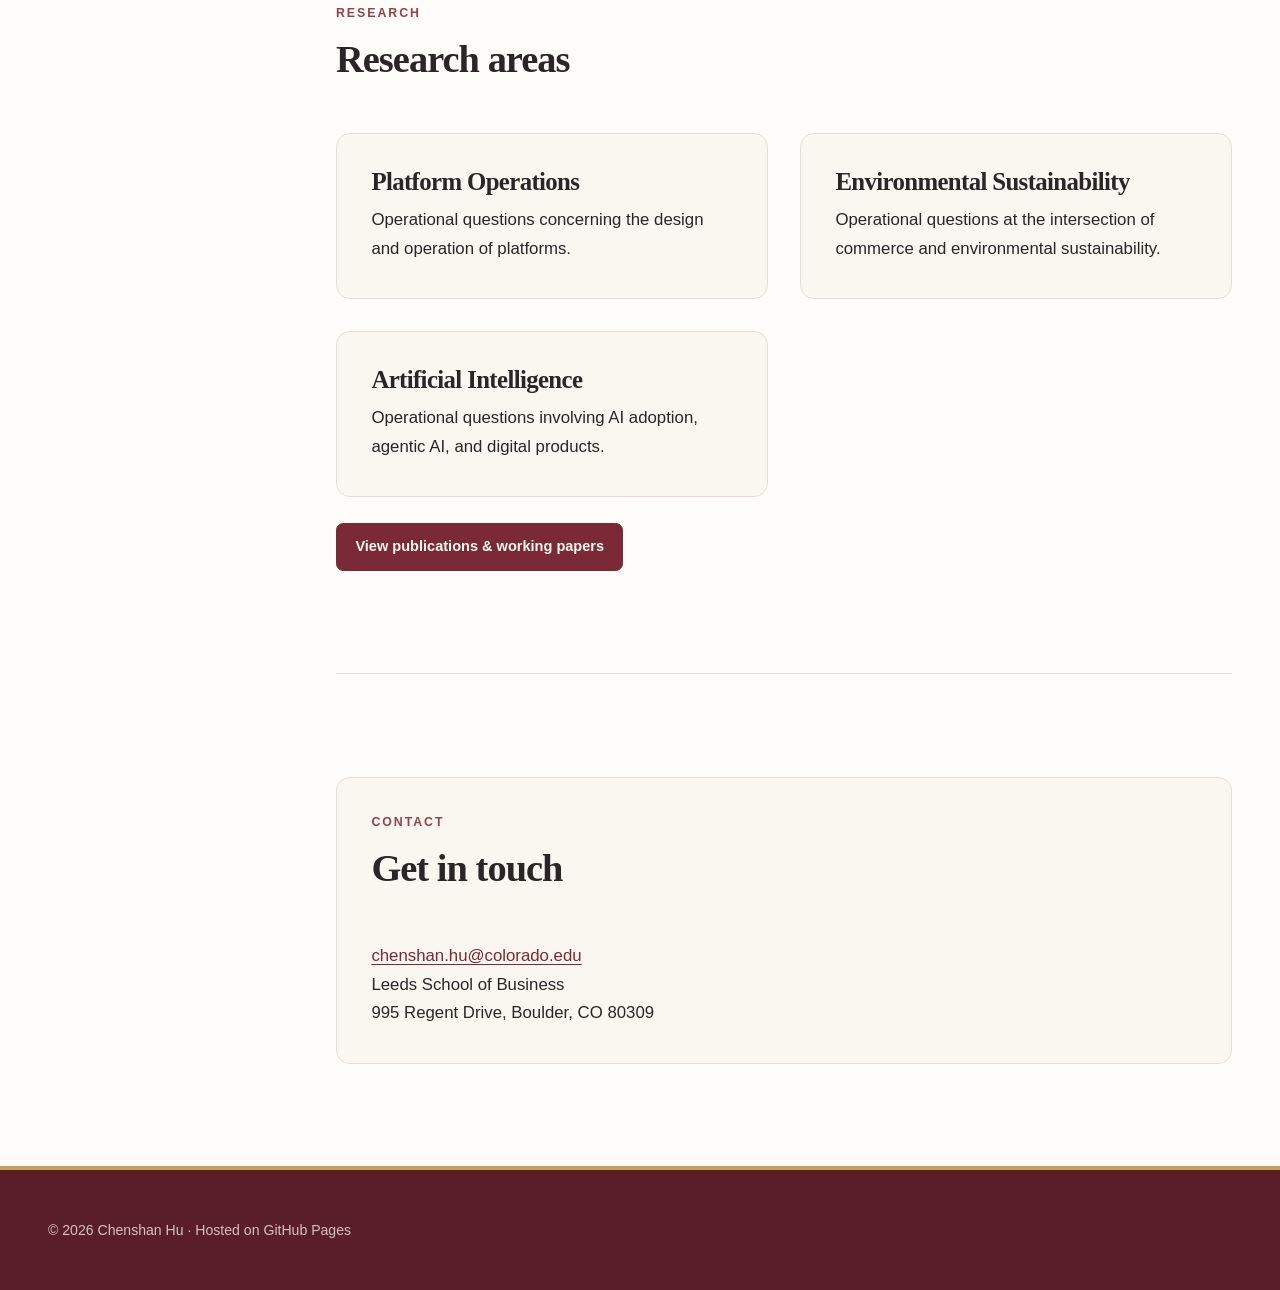
==== commit 1ea934eb: "Add section navigation to homepage" ====
--- a/index.html
+++ b/index.html
@@ -9,7 +9,7 @@
     <link rel="canonical" href="https://huchenshan2020-glitch.github.io/">
     <link rel="preload" as="image" href="/assets/images/research-hero-burgundy.jpg">
     <link rel="icon" href="/assets/images/favicon.svg" type="image/svg+xml">
-    <link rel="stylesheet" href="/assets/css/styles.css">
+    <link rel="stylesheet" href="/assets/css/styles.css?v=20261116-4">
     <meta property="og:type" content="website">
     <meta property="og:title" content="Chenshan Hu | Operations Management">
     <meta property="og:description" content="Research in platform operations, environmental sustainability, and artificial intelligence.">
@@ -60,56 +60,67 @@
         </div>
       </section>
 
-      <div class="page-shell">
-        <section class="section profile-grid" aria-labelledby="about-heading">
-          <div class="profile-photo-frame">
-            <img src="/assets/images/profile.jpg" alt="Portrait of Chenshan Hu" width="720" height="1080">
-          </div>
-          <div class="profile-copy">
-            <p class="section-kicker">About</p>
-            <h2 class="section-heading" id="about-heading">Operations for consequential settings</h2>
-            <p>I am an Assistant Professor of Operations Management at the University of Colorado Boulder. My research focuses on platform operations, environmental sustainability, and artificial intelligence.</p>
-            <p>I received my PhD in Supply Chain, Operations, and Technology from Washington University in St. Louis, where I was advised by <a href="https://denniszhang.org/">Professor Dennis Zhang</a>. I also hold an A.M. in Statistics from Washington University in St. Louis and a B.A. in Mathematics from the University of Cambridge.</p>
-            <div class="social-links" aria-label="Contact links">
-              <a href="mailto:chenshan.hu@colorado.edu">Email</a>
-              <a href="/cv.html">Curriculum Vitae</a>
+      <div class="page-shell content-layout">
+        <aside class="section-toc" aria-label="Home page sections">
+          <p class="section-toc-title">On this page</p>
+          <nav>
+            <a href="#about-heading">About</a>
+            <a href="#focus-heading">Research areas</a>
+            <a href="#contact-heading">Contact</a>
+          </nav>
+        </aside>
+
+        <div class="content-main">
+          <section class="section profile-grid" aria-labelledby="about-heading">
+            <div class="profile-photo-frame">
+              <img src="/assets/images/profile.jpg" alt="Portrait of Chenshan Hu" width="720" height="1080">
+            </div>
+            <div class="profile-copy">
+              <p class="section-kicker">About</p>
+              <h2 class="section-heading" id="about-heading">Operations for consequential settings</h2>
+              <p>I am an Assistant Professor of Operations Management at the University of Colorado Boulder. My research focuses on platform operations, environmental sustainability, and artificial intelligence.</p>
+              <p>I received my PhD in Supply Chain, Operations, and Technology from Washington University in St. Louis, where I was advised by <a href="https://denniszhang.org/">Professor Dennis Zhang</a>. I also hold an A.M. in Statistics from Washington University in St. Louis and a B.A. in Mathematics from the University of Cambridge.</p>
+              <div class="social-links" aria-label="Contact links">
+                <a href="mailto:chenshan.hu@colorado.edu">Email</a>
+                <a href="/cv.html">Curriculum Vitae</a>
+              </div>
+              <div class="button-row">
+                <a class="button" href="/research.html">Explore research</a>
+                <a class="button button-secondary" href="/files/chenshan-hu-cv.pdf">Open CV (PDF)</a>
+              </div>
+            </div>
+          </section>
+
+          <section class="section" aria-labelledby="focus-heading">
+            <p class="section-kicker">Research</p>
+            <h2 class="section-heading" id="focus-heading">Research areas</h2>
+            <div class="two-column">
+              <article class="info-card">
+                <h3>Platform Operations</h3>
+                <p>Operational questions concerning the design and operation of platforms.</p>
+              </article>
+              <article class="info-card">
+                <h3>Environmental Sustainability</h3>
+                <p>Operational questions at the intersection of commerce and environmental sustainability.</p>
+              </article>
+              <article class="info-card">
+                <h3>Artificial Intelligence</h3>
+                <p>Operational questions involving AI adoption, agentic AI, and digital products.</p>
+              </article>
             </div>
             <div class="button-row">
-              <a class="button" href="/research.html">Explore research</a>
-              <a class="button button-secondary" href="/files/chenshan-hu-cv.pdf">Open CV (PDF)</a>
+              <a class="button" href="/research.html">View publications &amp; working papers</a>
             </div>
-          </div>
-        </section>
+          </section>
 
-        <section class="section" aria-labelledby="focus-heading">
-          <p class="section-kicker">Research</p>
-          <h2 class="section-heading" id="focus-heading">Research areas</h2>
-          <div class="two-column">
-            <article class="info-card">
-              <h3>Platform Operations</h3>
-              <p>Operational questions concerning the design and operation of platforms.</p>
-            </article>
-            <article class="info-card">
-              <h3>Environmental Sustainability</h3>
-              <p>Operational questions at the intersection of commerce and environmental sustainability.</p>
-            </article>
-            <article class="info-card">
-              <h3>Artificial Intelligence</h3>
-              <p>Operational questions involving AI adoption, agentic AI, and digital products.</p>
-            </article>
-          </div>
-          <div class="button-row">
-            <a class="button" href="/research.html">View publications &amp; working papers</a>
-          </div>
-        </section>
-
-        <section class="section" aria-labelledby="contact-heading">
-          <div class="info-card">
-            <p class="section-kicker">Contact</p>
-            <h2 class="section-heading" id="contact-heading">Get in touch</h2>
-            <p><a href="mailto:chenshan.hu@colorado.edu">chenshan.hu@colorado.edu</a><br>Leeds School of Business<br>995 Regent Drive, Boulder, CO 80309</p>
-          </div>
-        </section>
+          <section class="section" aria-labelledby="contact-heading">
+            <div class="info-card">
+              <p class="section-kicker">Contact</p>
+              <h2 class="section-heading" id="contact-heading">Get in touch</h2>
+              <p><a href="mailto:chenshan.hu@colorado.edu">chenshan.hu@colorado.edu</a><br>Leeds School of Business<br>995 Regent Drive, Boulder, CO 80309</p>
+            </div>
+          </section>
+        </div>
       </div>
     </main>
 
--- a/assets/css/styles.css
+++ b/assets/css/styles.css
@@ -728,6 +728,23 @@
   color: #fff8ed;
 }
 
+@media (max-width: 64rem) {
+  .content-layout {
+    gap: 0;
+    grid-template-columns: 1fr;
+  }
+
+  .section-toc {
+    position: static;
+    margin-top: 2.5rem;
+  }
+
+  .section-toc nav {
+    gap: 0 1.5rem;
+    grid-template-columns: repeat(2, minmax(0, 1fr));
+  }
+}
+
 @media (max-width: 56rem) {
   .nav-wrap {
     width: min(calc(100% - 2rem), var(--content-width));
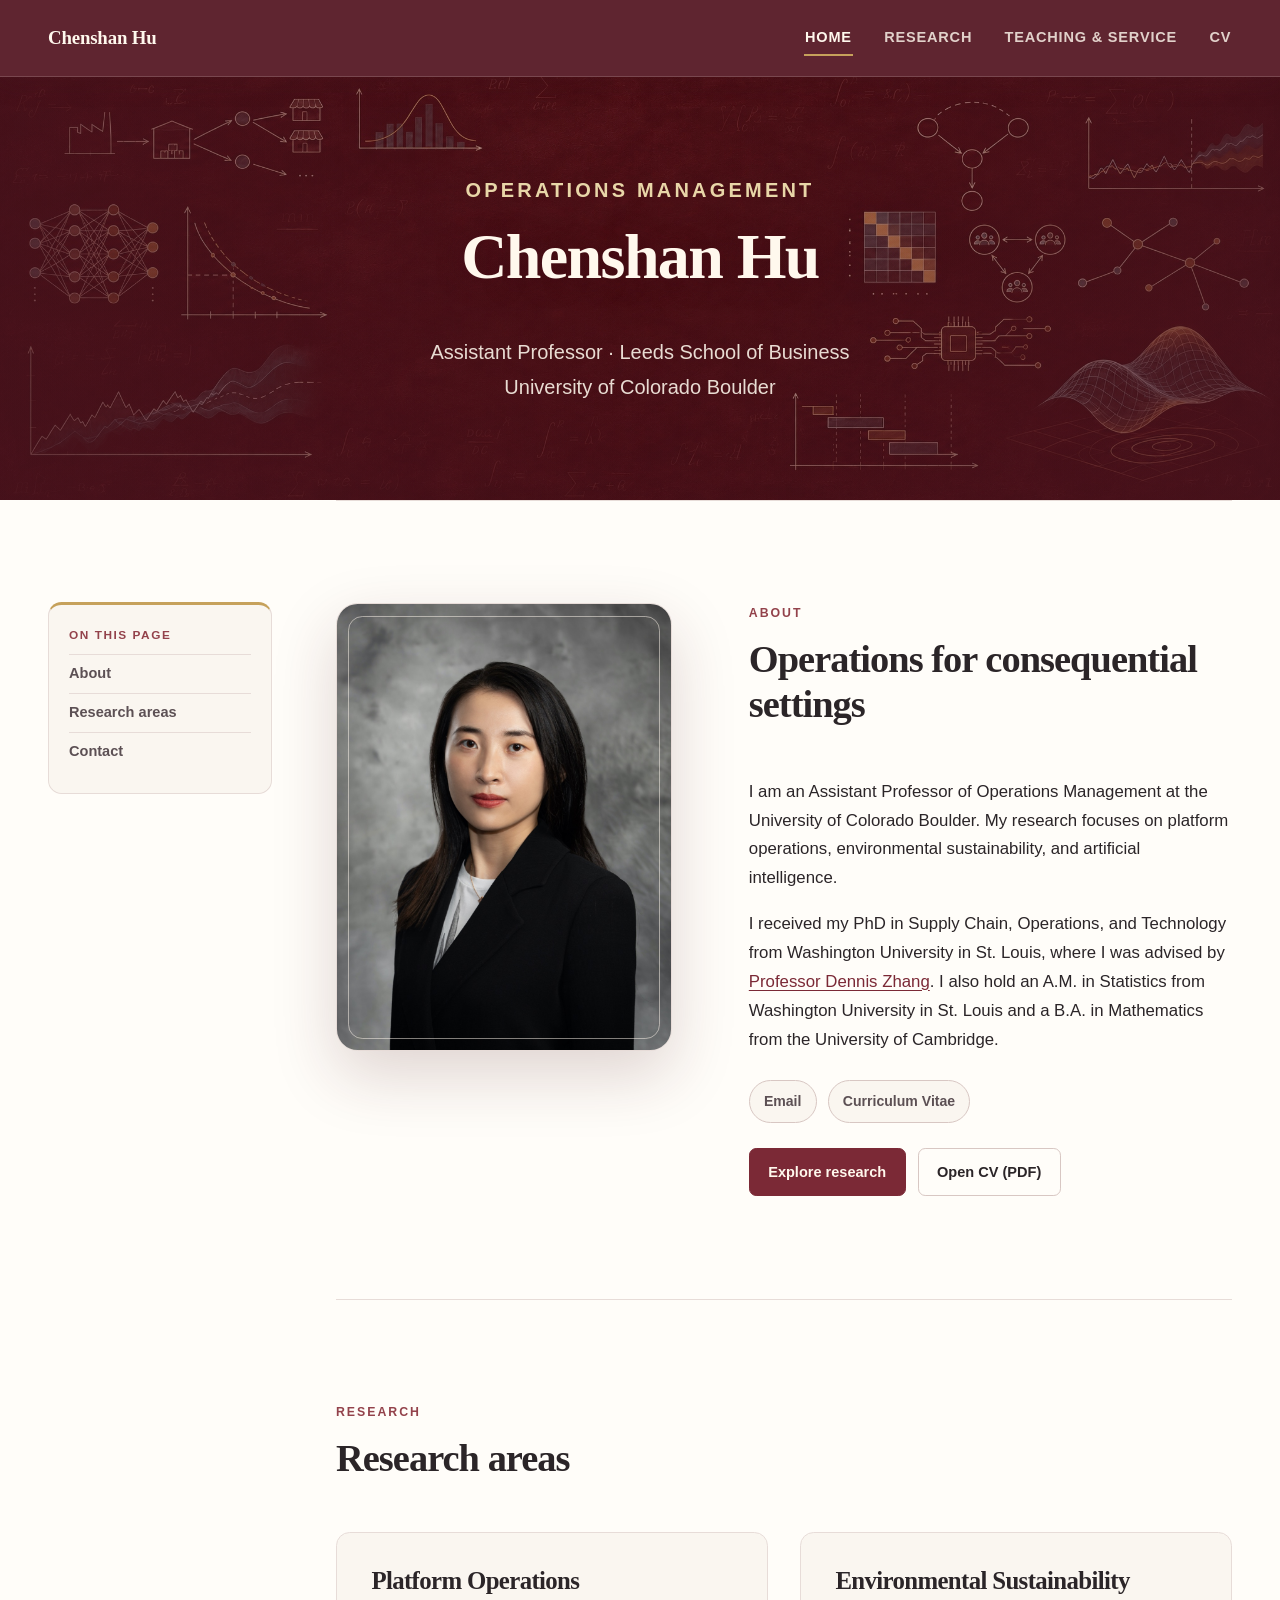
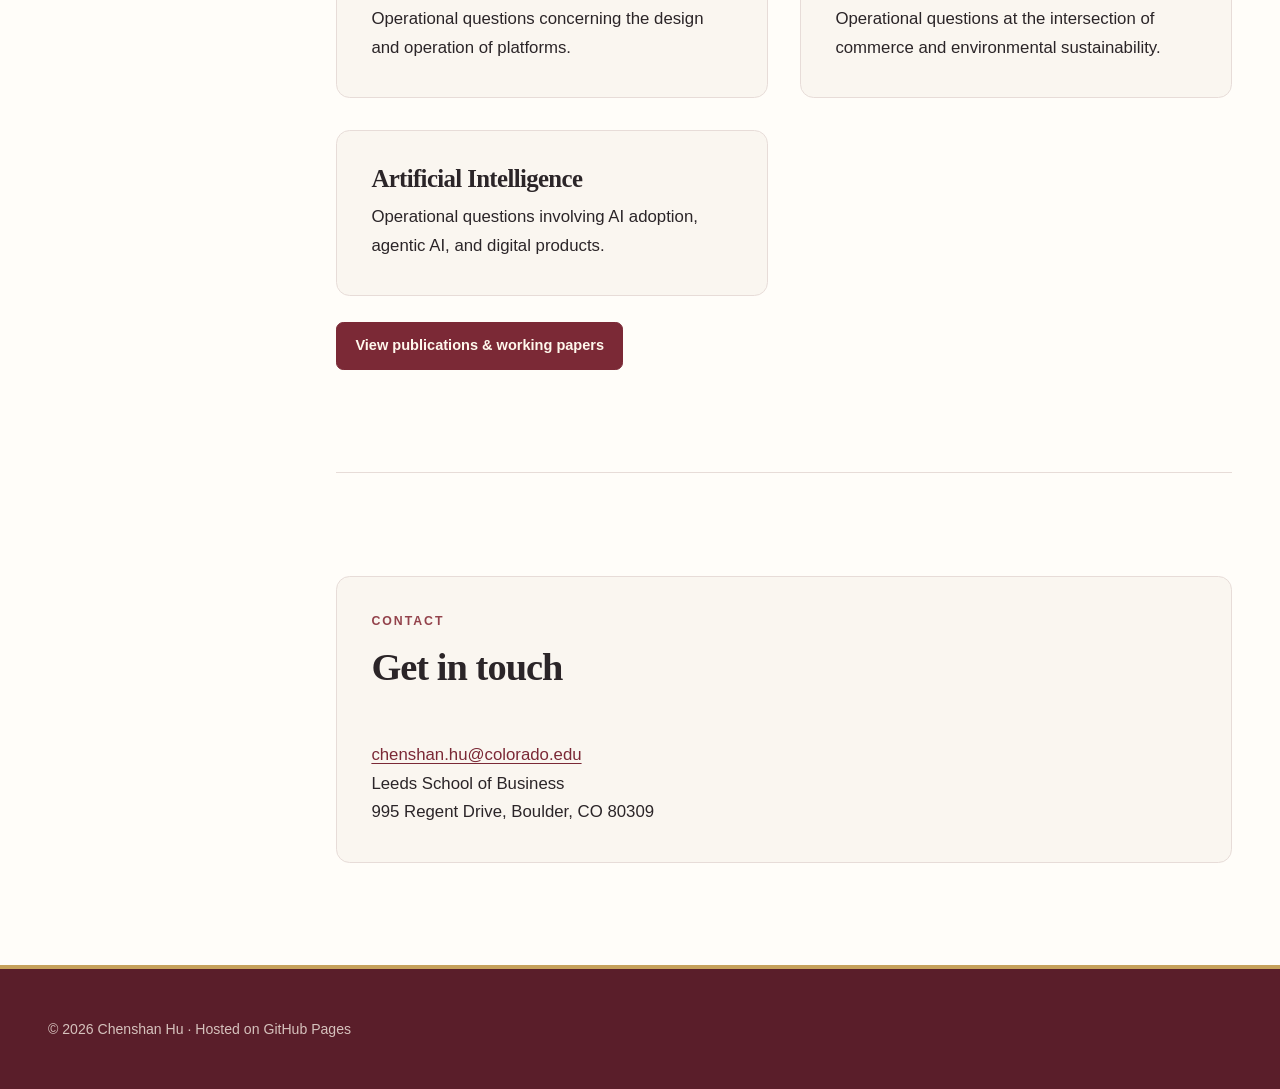
==== commit 462dd243: "Add AI-focused hero and unify banner heights" ====
--- a/index.html
+++ b/index.html
@@ -7,15 +7,15 @@
     <meta name="description" content="Chenshan Hu is an Assistant Professor of Operations Management at the University of Colorado Boulder, studying platform operations, environmental sustainability, and artificial intelligence.">
     <meta name="theme-color" content="#5a1e2a">
     <link rel="canonical" href="https://huchenshan2020-glitch.github.io/">
-    <link rel="preload" as="image" href="/assets/images/research-hero-burgundy.jpg">
+    <link rel="preload" as="image" href="/assets/images/research-hero-ai.jpg">
     <link rel="icon" href="/assets/images/favicon.svg" type="image/svg+xml">
-    <link rel="stylesheet" href="/assets/css/styles.css?v=20261116-4">
+    <link rel="stylesheet" href="/assets/css/styles.css?v=20261116-5">
     <meta property="og:type" content="website">
     <meta property="og:title" content="Chenshan Hu | Operations Management">
     <meta property="og:description" content="Research in platform operations, environmental sustainability, and artificial intelligence.">
     <meta property="og:url" content="https://huchenshan2020-glitch.github.io/">
-    <meta property="og:image" content="https://huchenshan2020-glitch.github.io/assets/images/research-hero-burgundy.jpg">
-    <meta property="og:image:alt" content="Abstract burgundy diagrams representing operations research">
+    <meta property="og:image" content="https://huchenshan2020-glitch.github.io/assets/images/research-hero-ai.jpg">
+    <meta property="og:image:alt" content="Abstract burgundy diagrams representing operations and artificial intelligence research">
     <meta name="twitter:card" content="summary_large_image">
     <script type="application/ld+json">
       {
--- a/assets/css/styles.css
+++ b/assets/css/styles.css
@@ -261,13 +261,13 @@
   overflow: hidden;
   color: #fff8ed;
   background-color: var(--charcoal);
-  background-image: linear-gradient(90deg, rgba(74, 20, 31, 0.18), rgba(74, 20, 31, 0.08)), url("../images/research-hero-burgundy.jpg");
+  background-image: linear-gradient(90deg, rgba(74, 20, 31, 0.18), rgba(74, 20, 31, 0.08)), url("../images/research-hero-ai.jpg");
   background-position: center;
   background-size: cover;
 }
 
 .hero {
-  min-height: clamp(29rem, 58vw, 39rem);
+  min-height: clamp(15rem, 32vw, 22rem);
 }
 
 .hero::before,
@@ -297,7 +297,7 @@
   min-height: inherit;
   width: min(calc(100% - 3rem), var(--content-width));
   margin: 0 auto;
-  padding: clamp(5rem, 11vw, 8.5rem) 0;
+  padding: clamp(4rem, 8vw, 6rem) 0;
   align-items: center;
   flex-direction: column;
   justify-content: center;
@@ -830,12 +830,12 @@
   }
 
   .hero {
-    min-height: 31rem;
+    min-height: clamp(15rem, 32vw, 22rem);
     background-position: center;
   }
 
   .hero-inner {
-    padding: 4.5rem 0;
+    padding: 3rem 0;
   }
 
   .hero h1 {
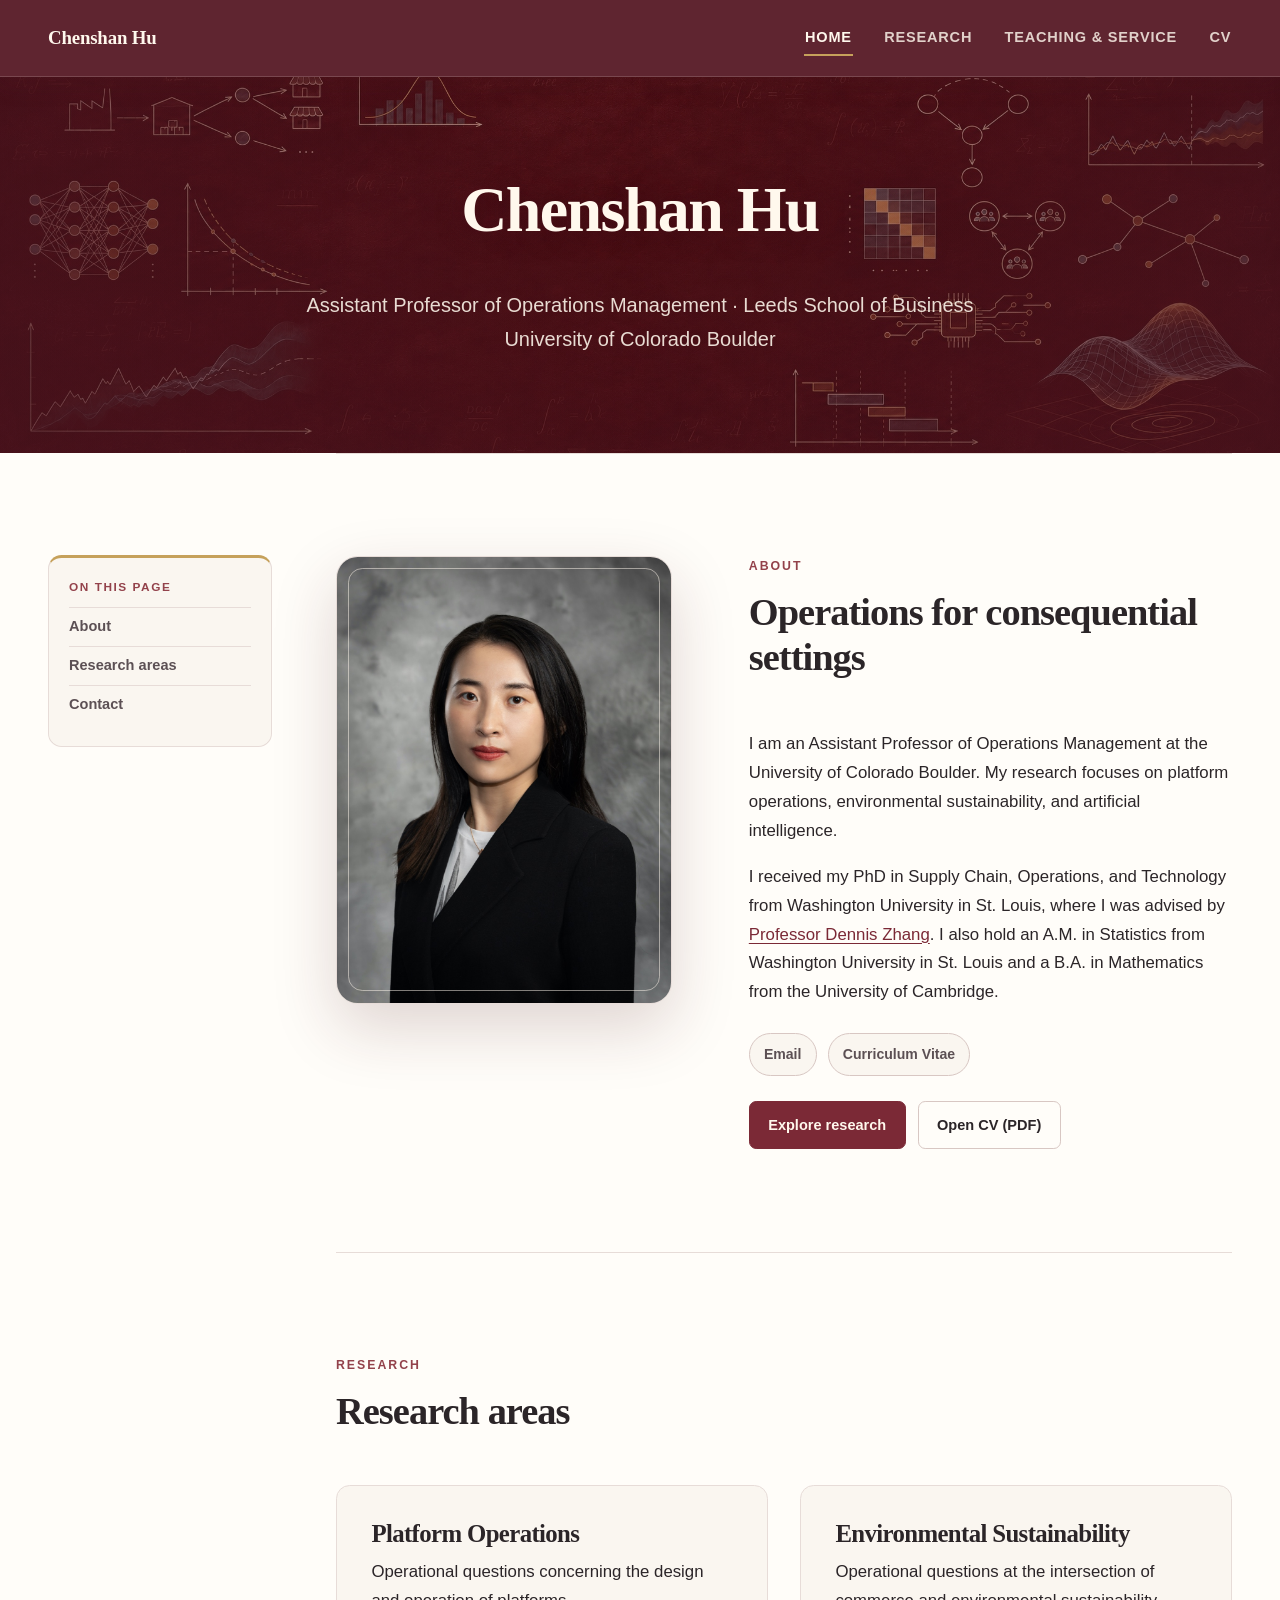
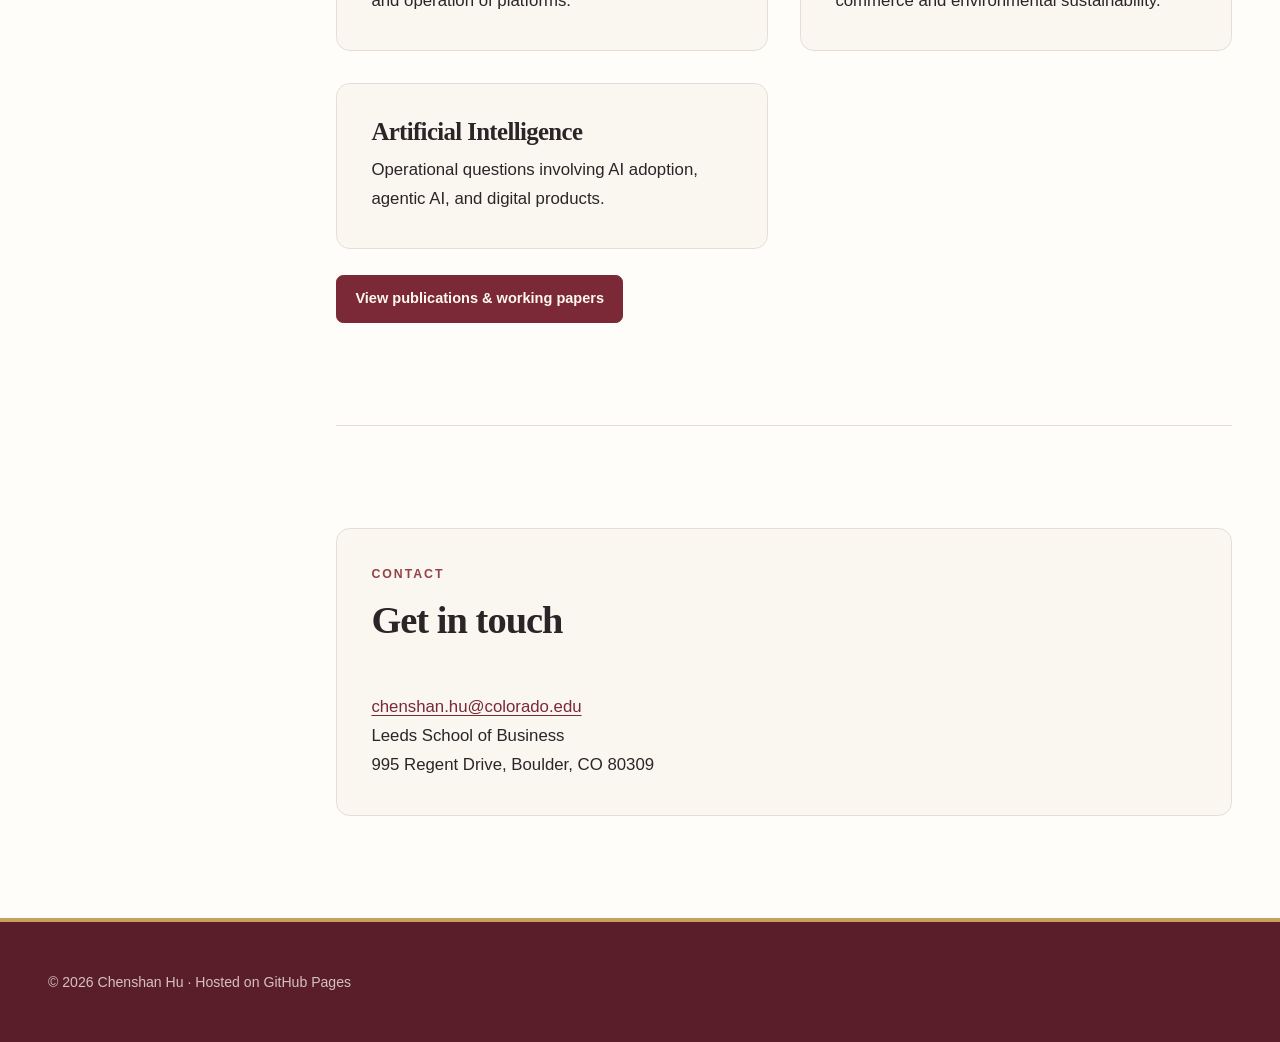
==== commit e2dda1b6: "Move field into homepage title line" ====
--- a/index.html
+++ b/index.html
@@ -6,15 +6,15 @@
     <title>Chenshan Hu | Operations Management</title>
     <meta name="description" content="Chenshan Hu is an Assistant Professor of Operations Management at the University of Colorado Boulder, studying platform operations, environmental sustainability, and artificial intelligence.">
     <meta name="theme-color" content="#5a1e2a">
-    <link rel="canonical" href="https://huchenshan2020-glitch.github.io/">
+    <link rel="canonical" href="https://chenshanhu369.github.io/">
     <link rel="preload" as="image" href="/assets/images/research-hero-ai.jpg">
     <link rel="icon" href="/assets/images/favicon.svg" type="image/svg+xml">
     <link rel="stylesheet" href="/assets/css/styles.css?v=20261116-5">
     <meta property="og:type" content="website">
     <meta property="og:title" content="Chenshan Hu | Operations Management">
     <meta property="og:description" content="Research in platform operations, environmental sustainability, and artificial intelligence.">
-    <meta property="og:url" content="https://huchenshan2020-glitch.github.io/">
-    <meta property="og:image" content="https://huchenshan2020-glitch.github.io/assets/images/research-hero-ai.jpg">
+    <meta property="og:url" content="https://chenshanhu369.github.io/">
+    <meta property="og:image" content="https://chenshanhu369.github.io/assets/images/research-hero-ai.jpg">
     <meta property="og:image:alt" content="Abstract burgundy diagrams representing operations and artificial intelligence research">
     <meta name="twitter:card" content="summary_large_image">
     <script type="application/ld+json">
@@ -22,7 +22,7 @@
         "@context": "https://schema.org",
         "@type": "Person",
         "name": "Chenshan Hu",
-        "url": "https://huchenshan2020-glitch.github.io/",
+        "url": "https://chenshanhu369.github.io/",
         "jobTitle": "Assistant Professor of Operations Management",
         "affiliation": {
           "@type": "CollegeOrUniversity",
@@ -54,9 +54,8 @@
       <section class="hero" aria-labelledby="hero-title">
         <div class="hero-overlay"></div>
         <div class="hero-inner">
-          <p class="eyebrow">Operations Management</p>
           <h1 id="hero-title">Chenshan Hu</h1>
-          <p class="hero-meta">Assistant Professor · Leeds School of Business<br>University of Colorado Boulder</p>
+          <p class="hero-meta">Assistant Professor of Operations Management · Leeds School of Business<br>University of Colorado Boulder</p>
         </div>
       </section>
 
